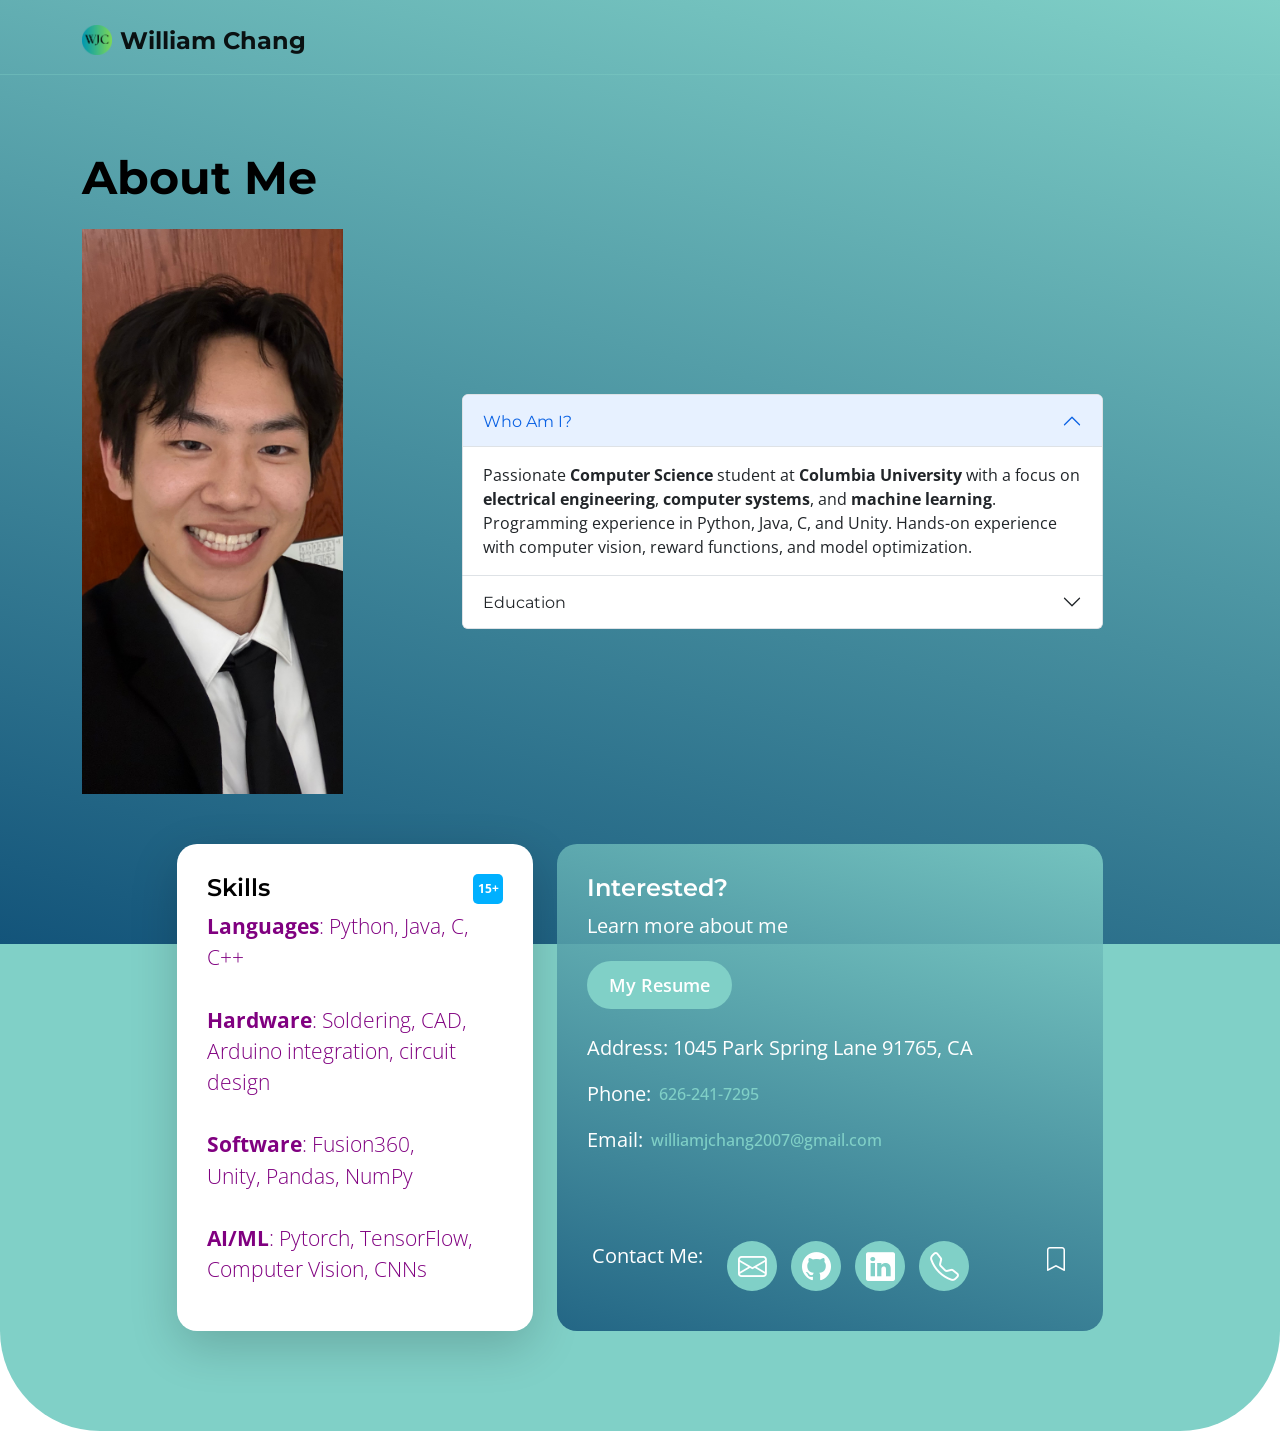
==== index.html @ 233fde4c "overhauled myst markdown site and revamped with html" ====
<!doctype html>
<html lang="en">
    <head>
        <meta charset="utf-8">
        <meta name="viewport" content="width=device-width, initial-scale=1">

        <meta name="description" content="Website detailing William's contacts and activities.">
        <meta name="author" content="William Chang">

        <title>William Chang's Personal Website</title>

        <!-- CSS FILES -->        
        <link rel="preconnect" href="https://fonts.googleapis.com">
        
        <link rel="preconnect" href="https://fonts.gstatic.com" crossorigin>

        <link href="https://fonts.googleapis.com/css2?family=Montserrat:wght@500;600;700&family=Open+Sans&display=swap" rel="stylesheet">
                        
        <link href="css/bootstrap.min.css" rel="stylesheet">

        <link href="css/bootstrap-icons.css" rel="stylesheet">

        <link href="css/templatemo-topic-listing.css" rel="stylesheet">      
<!--

TemplateMo 590 topic listing

https://templatemo.com/tm-590-topic-listing

-->
    </head>
        <link rel="icon" href="/fav.ico" type="image/x-icon">
    </head>

    <body id="top">

        <main>

            <nav class="navbar navbar-expand-lg">
                <div class="container">
                    <a class="navbar-brand" href="index.html">
                        <img src="logo.png" alt="logo" width="30px">
                        <span>William Chang</span>
                    </a>
                    <!--
                    <div class="d-lg-none ms-auto me-4">
                        <a href="#top" class="navbar-icon bi-person smoothscroll"></a>
                    </div>

                    <button class="navbar-toggler" type="button" data-bs-toggle="collapse" data-bs-target="#navbarNav" aria-controls="navbarNav" aria-expanded="false" aria-label="Toggle navigation">
                        <span class="navbar-toggler-icon"></span>
                    </button>
                -->
                    <div class="collapse navbar-collapse" id="navbarNav">
                        <!--
                        <ul class="navbar-nav ms-lg-5 me-lg-auto">
                            <li class="nav-item">
                                <a class="nav-link click-scroll" href="#section_1">About Me</a>
                            </li>

                            <li class="nav-item">
                                <a class="nav-link click-scroll" href="#section_2">Work Experience</a>
                            </li>
    
                            <li class="nav-item">
                                <a class="nav-link click-scroll" href="#section_3">Projects</a>
                            </li>

                            <li class="nav-item">
                                <a class="nav-link click-scroll" href="#section_4">Leadership</a>
                            </li>
    
                            <li class="nav-item">
                                <a class="nav-link click-scroll" href="#section_5">Extracurriculars</a>
                            </li>

                            <li class="nav-item dropdown">
                                <a class="nav-link dropdown-toggle" href="#" id="navbarLightDropdownMenuLink" role="button" data-bs-toggle="dropdown" aria-expanded="false">Pages</a>

                                <ul class="dropdown-menu dropdown-menu-light" aria-labelledby="navbarLightDropdownMenuLink">
                                    <li><a class="dropdown-item" href="topics-listing.html">Topics Listing</a></li>

                                    <li><a class="dropdown-item" href="contact.html">Contact Form</a></li>
                                </ul>
                            </li>
                        </ul>
                    
                        <div class="d-none d-lg-block">
                            <a href="#top" class="navbar-icon bi-chevron-up smoothscroll"></a>
                        </div>
                    -->
                    </div>
                </div>
            </nav>

            <section class="hero-section d-flex justify-content-center align-items-center" id="section_1">
                <div class="container">
                    <div class="row">

                        <div class="col-lg-6 col-12">
                            <h2 class="mb-4">About Me</h2>
                        </div>

                        <div class="clearfix"></div>

                        <div class="col-lg-3 col-3">
                            <img src="images/portrait.png" class="img-fluid" alt="Portrait" width="300px">
                        </div>

                        <div class="col-lg-7 col-7 m-auto">
                            <div class="accordion" id="accordionExample">
                                <div class="accordion-item">
                                    <h2 class="accordion-header" id="headingOne">
                                        <button class="accordion-button" type="button" data-bs-toggle="collapse" data-bs-target="#collapseOne" aria-expanded="true" aria-controls="collapseOne">
                                        Who Am I?
                                        </button>
                                    </h2>

                                    <div id="collapseOne" class="accordion-collapse collapse show" aria-labelledby="headingOne" data-bs-parent="#accordionExample">
                                        <div class="accordion-body">
                                            Passionate <Strong>Computer Science</Strong> student at <Strong>Columbia University</Strong> with a focus on <Strong>electrical engineering</Strong>, <Strong>computer systems</Strong>, and <Strong>machine learning</Strong>. Programming experience in Python, Java, C, and Unity. Hands-on experience with computer vision, reward functions, and model optimization.
                                        </div>
                                    </div>
                                </div>

                                <div class="accordion-item">
                                    <h2 class="accordion-header" id="headingTwo">
                                        <button class="accordion-button collapsed" type="button" data-bs-toggle="collapse" data-bs-target="#collapseTwo" aria-expanded="false" aria-controls="collapseTwo">
                                        Education
                                    </button>
                                    </h2>

                                    <div id="collapseTwo" class="accordion-collapse collapse" aria-labelledby="headingTwo" data-bs-parent="#accordionExample">
                                        <div class="accordion-body">
                                            <Strong>Columbia University — B.S. Computer Science</Strong>, Class of 2029 in New York, NY
                                    </div>
                                </div>
                            </div>
                        </div>

                    </div>
                </div>
            </section>


            <section class="featured-section">
                <div class="container">
                    <div class="row justify-content-center">

                        <div class="col-lg-4 col-12 mb-4 mb-lg-0">
                            <div class="custom-block bg-white shadow-lg">
                                    <div class="d-flex">
                                        <div>
                                            <h5 class="mb-2">Skills</h5>
                                            <p style="font-size: 1.3rem; color: purple; font-weight: 200;">
                                            <Strong>Languages</Strong>: Python, Java, C, C++<br><br>
                                            <Strong>Hardware</Strong>: Soldering, CAD, Arduino integration, circuit design<br><br>
                                            <Strong>Software</Strong>: Fusion360, Unity, Pandas, NumPy<br><br>
                                            <Strong>AI/ML</Strong>: Pytorch, TensorFlow, Computer Vision, CNNs
                                            </p>
                                        </div>

                                        <span class="badge bg-design rounded-pill ms-auto">15+</span>
                                    </div>
                            </div>
                        </div>

                        <div class="col-lg-6 col-12">
                            <div class="custom-block custom-block-overlay">
                                <div class="d-flex flex-column h-100">
                                    <!--<img src="images/businesswoman-using-tablet-analysis.jpg" class="custom-block-image img-fluid" alt="">-->

                                    <div class="custom-block-overlay-text d-flex">
                                        <div>
                                            <h5 class="text-white mb-lg-2 mb-2">Interested?</h5>

                                            <p class="text-white mb-1">Learn more about me</p>

                                            <a href="/resume.pdf" class="btn custom-btn mt-1 mt-lg-3" download="William_Chang_Resume.pdf">My Resume</a>

                                            <p class="text-white mt-3 mt-lg-4 mb-3">Address: 1045 Park Spring Lane 91765, CA</p>

                                            <p class="d-flex align-items-center mb-3">
                                                <span class="text-white me-2">Phone:</span>

                                                <a href="tel: +1626-241-7295" class="site-footer-link">
                                                    626-241-7295
                                                </a>
                                            </p>
                                            <p class="d-flex align-items-center mb-0">
                                                <span class="text-white me-2">Email:</span>

                                                <a href="mailto:williamjchang2007@gmail.com" class="site-footer-link">
                                                    williamjchang2007@gmail.com
                                                </a>
                                            </p>

                                        </div>
                                    </div>

                                    <div class="social-share d-flex mt-0">
                                        <p class="text-white me-4">Contact Me:</p>

                                        <ul class="social-icon">
                                            <li class="social-icon-item">
                                                <a href="mailto:williamjchang2007@gmail.com" class="social-icon-link bi-envelope"></a>
                                            </li>

                                            <li class="social-icon-item">
                                                <a href="https://github.com/Windyvern73" class="social-icon-link bi-github"></a>
                                            </li>

                                            <li class="social-icon-item">
                                                <a href="https://linkedin.com/in/william-chang-0a70302bb" class="social-icon-link bi-linkedin"></a>
                                            </li>
                                            <li class="social-icon-item">
                                                <a href="tel:+16262417295" class="social-icon-link bi-telephone"></a>
                                            </li>
                                        </ul>
                                        <a href="" class="custom-icon bi-bookmark ms-auto"></a>
                                    </div>

                                    <div class="section-overlay"></div>
                                </div>
                            </div>
                        </div>

                    </div>
                </div>
            </section>

<!--
            <section class="explore-section section-padding" id="section_2">
                <div class="container">
                    <div class="row">

                        <div class="col-12 text-center">
                            <h2 class="mb-4">Browse Topics</h1>
                        </div>

                    </div>
                </div>

                <div class="container-fluid">
                    <div class="row">
                        <ul class="nav nav-tabs" id="myTab" role="tablist">
                            <li class="nav-item" role="presentation">
                                <button class="nav-link active" id="design-tab" data-bs-toggle="tab" data-bs-target="#design-tab-pane" type="button" role="tab" aria-controls="design-tab-pane" aria-selected="true">Design</button>
                            </li>

                            <li class="nav-item" role="presentation">
                                <button class="nav-link" id="marketing-tab" data-bs-toggle="tab" data-bs-target="#marketing-tab-pane" type="button" role="tab" aria-controls="marketing-tab-pane" aria-selected="false">Marketing</button>
                            </li>

                            <li class="nav-item" role="presentation">
                                <button class="nav-link" id="finance-tab" data-bs-toggle="tab" data-bs-target="#finance-tab-pane" type="button" role="tab" aria-controls="finance-tab-pane" aria-selected="false">Finance</button>
                            </li>

                            <li class="nav-item" role="presentation">
                                <button class="nav-link" id="music-tab" data-bs-toggle="tab" data-bs-target="#music-tab-pane" type="button" role="tab" aria-controls="music-tab-pane" aria-selected="false">Music</button>
                            </li>

                            <li class="nav-item" role="presentation">
                                <button class="nav-link" id="education-tab" data-bs-toggle="tab" data-bs-target="#education-tab-pane" type="button" role="tab" aria-controls="education-tab-pane" aria-selected="false">Education</button>
                            </li>
                        </ul>
                    </div>
                </div>

                <div class="container">
                    <div class="row">

                        <div class="col-12">
                            <div class="tab-content" id="myTabContent">
                                <div class="tab-pane fade show active" id="design-tab-pane" role="tabpanel" aria-labelledby="design-tab" tabindex="0">
                                    <div class="row">
                                        <div class="col-lg-4 col-md-6 col-12 mb-4 mb-lg-0">
                                            <div class="custom-block bg-white shadow-lg">
                                                <a href="topics-detail.html">
                                                    <div class="d-flex">
                                                        <div>
                                                            <h5 class="mb-2">Web Design</h5>

                                                            <p class="mb-0">Topic Listing Template based on Bootstrap 5</p>
                                                        </div>

                                                        <span class="badge bg-design rounded-pill ms-auto">14</span>
                                                    </div>

                                                    <img src="images/topics/undraw_Remote_design_team_re_urdx.png" class="custom-block-image img-fluid" alt="">
                                                </a>
                                            </div>
                                        </div>

                                        <div class="col-lg-4 col-md-6 col-12 mb-4 mb-lg-0">
                                            <div class="custom-block bg-white shadow-lg">
                                                <a href="topics-detail.html">
                                                    <div class="d-flex">
                                                        <div>
                                                            <h5 class="mb-2">Graphic</h5>

                                                                <p class="mb-0">Lorem Ipsum dolor sit amet consectetur</p>
                                                        </div>

                                                        <span class="badge bg-design rounded-pill ms-auto">75</span>
                                                    </div>

                                                    <img src="images/topics/undraw_Redesign_feedback_re_jvm0.png" class="custom-block-image img-fluid" alt="">
                                                </a>
                                            </div>
                                        </div>

                                        <div class="col-lg-4 col-md-6 col-12">
                                            <div class="custom-block bg-white shadow-lg">
                                                <a href="topics-detail.html">
                                                    <div class="d-flex">
                                                        <div>
                                                            <h5 class="mb-2">Logo Design</h5>

                                                                <p class="mb-0">Lorem Ipsum dolor sit amet consectetur</p>
                                                        </div>

                                                        <span class="badge bg-design rounded-pill ms-auto">100</span>
                                                    </div>

                                                    <img src="images/topics/colleagues-working-cozy-office-medium-shot.png" class="custom-block-image img-fluid" alt="">
                                                </a>
                                            </div>
                                        </div>
                                    </div>
                                </div>

                                <div class="tab-pane fade" id="marketing-tab-pane" role="tabpanel" aria-labelledby="marketing-tab" tabindex="0">
                                    <div class="row">
                                        <div class="col-lg-4 col-md-6 col-12 mb-4 mb-lg-3">
                                                <div class="custom-block bg-white shadow-lg">
                                                    <a href="topics-detail.html">
                                                        <div class="d-flex">
                                                            <div>
                                                                <h5 class="mb-2">Advertising</h5>

                                                                <p class="mb-0">Lorem Ipsum dolor sit amet consectetur</p>
                                                            </div>

                                                            <span class="badge bg-advertising rounded-pill ms-auto">30</span>
                                                        </div>

                                                        <img src="images/topics/undraw_online_ad_re_ol62.png" class="custom-block-image img-fluid" alt="">
                                                    </a>
                                                </div>
                                            </div>

                                            <div class="col-lg-4 col-md-6 col-12 mb-4 mb-lg-3">
                                                <div class="custom-block bg-white shadow-lg">
                                                    <a href="topics-detail.html">
                                                        <div class="d-flex">
                                                            <div>
                                                                <h5 class="mb-2">Video Content</h5>

                                                                <p class="mb-0">Lorem Ipsum dolor sit amet consectetur</p>
                                                            </div>

                                                            <span class="badge bg-advertising rounded-pill ms-auto">65</span>
                                                        </div>

                                                        <img src="images/topics/undraw_Group_video_re_btu7.png" class="custom-block-image img-fluid" alt="">
                                                    </a>
                                                </div>
                                            </div>

                                            <div class="col-lg-4 col-md-6 col-12">
                                                <div class="custom-block bg-white shadow-lg">
                                                    <a href="topics-detail.html">
                                                        <div class="d-flex">
                                                            <div>
                                                                <h5 class="mb-2">Viral Tweet</h5>

                                                                <p class="mb-0">Lorem Ipsum dolor sit amet consectetur</p>
                                                            </div>

                                                            <span class="badge bg-advertising rounded-pill ms-auto">50</span>
                                                        </div>

                                                        <img src="images/topics/undraw_viral_tweet_gndb.png" class="custom-block-image img-fluid" alt="">
                                                    </a>
                                                </div>
                                            </div>
                                        </div>
                                  </div>

                                <div class="tab-pane fade" id="finance-tab-pane" role="tabpanel" aria-labelledby="finance-tab" tabindex="0">   <div class="row">
                                        <div class="col-lg-6 col-md-6 col-12 mb-4 mb-lg-0">
                                            <div class="custom-block bg-white shadow-lg">
                                                <a href="topics-detail.html">
                                                    <div class="d-flex">
                                                        <div>
                                                            <h5 class="mb-2">Investment</h5>

                                                            <p class="mb-0">Lorem Ipsum dolor sit amet consectetur</p>
                                                        </div>

                                                        <span class="badge bg-finance rounded-pill ms-auto">30</span>
                                                    </div>

                                                    <img src="images/topics/undraw_Finance_re_gnv2.png" class="custom-block-image img-fluid" alt="">
                                                </a>
                                            </div>
                                        </div>

                                        <div class="col-lg-6 col-md-6 col-12">
                                            <div class="custom-block custom-block-overlay">
                                                <div class="d-flex flex-column h-100">
                                                    <img src="images/businesswoman-using-tablet-analysis-graph-company-finance-strategy-statistics-success-concept-planning-future-office-room.jpg" class="custom-block-image img-fluid" alt="">

                                                    <div class="custom-block-overlay-text d-flex">
                                                        <div>
                                                            <h5 class="text-white mb-2">Finance</h5>

                                                            <p class="text-white">Lorem ipsum dolor, sit amet consectetur adipisicing elit. Sint animi necessitatibus aperiam repudiandae nam omnis</p>

                                                            <a href="topics-detail.html" class="btn custom-btn mt-2 mt-lg-3">Learn More</a>
                                                        </div>

                                                        <span class="badge bg-finance rounded-pill ms-auto">25</span>
                                                    </div>

                                                    <div class="social-share d-flex">
                                                        <p class="text-white me-4">Share:</p>

                                                        <ul class="social-icon">
                                                            <li class="social-icon-item">
                                                                <a href="#" class="social-icon-link bi-twitter"></a>
                                                            </li>

                                                            <li class="social-icon-item">
                                                                <a href="#" class="social-icon-link bi-facebook"></a>
                                                            </li>

                                                            <li class="social-icon-item">
                                                                <a href="#" class="social-icon-link bi-pinterest"></a>
                                                            </li>
                                                        </ul>

                                                        <a href="#" class="custom-icon bi-bookmark ms-auto"></a>
                                                    </div>

                                                    <div class="section-overlay"></div>
                                                </div>
                                            </div>
                                        </div>
                                    </div>
                                </div>

                                <div class="tab-pane fade" id="music-tab-pane" role="tabpanel" aria-labelledby="music-tab" tabindex="0">
                                    <div class="row">
                                        <div class="col-lg-4 col-md-6 col-12 mb-4 mb-lg-3">
                                            <div class="custom-block bg-white shadow-lg">
                                                <a href="topics-detail.html">
                                                    <div class="d-flex">
                                                        <div>
                                                            <h5 class="mb-2">Composing Song</h5>

                                                            <p class="mb-0">Lorem Ipsum dolor sit amet consectetur</p>
                                                        </div>

                                                        <span class="badge bg-music rounded-pill ms-auto">45</span>
                                                    </div>

                                                    <img src="images/topics/undraw_Compose_music_re_wpiw.png" class="custom-block-image img-fluid" alt="">
                                                </a>
                                            </div>
                                        </div>

                                        <div class="col-lg-4 col-md-6 col-12 mb-4 mb-lg-3">
                                            <div class="custom-block bg-white shadow-lg">
                                                <a href="topics-detail.html">
                                                    <div class="d-flex">
                                                        <div>
                                                            <h5 class="mb-2">Online Music</h5>

                                                            <p class="mb-0">Lorem Ipsum dolor sit amet consectetur</p>
                                                        </div>

                                                        <span class="badge bg-music rounded-pill ms-auto">45</span>
                                                    </div>

                                                    <img src="images/topics/undraw_happy_music_g6wc.png" class="custom-block-image img-fluid" alt="">
                                                </a>
                                            </div>
                                        </div>

                                        <div class="col-lg-4 col-md-6 col-12">
                                            <div class="custom-block bg-white shadow-lg">
                                                <a href="topics-detail.html">
                                                    <div class="d-flex">
                                                        <div>
                                                            <h5 class="mb-2">Podcast</h5>

                                                            <p class="mb-0">Lorem Ipsum dolor sit amet consectetur</p>
                                                        </div>

                                                        <span class="badge bg-music rounded-pill ms-auto">20</span>
                                                    </div>

                                                    <img src="images/topics/undraw_Podcast_audience_re_4i5q.png" class="custom-block-image img-fluid" alt="">
                                                </a>
                                            </div>
                                        </div>
                                    </div>
                                </div>

                                <div class="tab-pane fade" id="education-tab-pane" role="tabpanel" aria-labelledby="education-tab" tabindex="0">
                                    <div class="row">
                                        <div class="col-lg-6 col-md-6 col-12 mb-4 mb-lg-3">
                                            <div class="custom-block bg-white shadow-lg">
                                                <a href="topics-detail.html">
                                                    <div class="d-flex">
                                                        <div>
                                                            <h5 class="mb-2">Graduation</h5>

                                                            <p class="mb-0">Lorem Ipsum dolor sit amet consectetur</p>
                                                        </div>

                                                        <span class="badge bg-education rounded-pill ms-auto">80</span>
                                                    </div>

                                                    <img src="images/topics/undraw_Graduation_re_gthn.png" class="custom-block-image img-fluid" alt="">
                                                </a>
                                            </div>
                                        </div>

                                        <div class="col-lg-6 col-md-6 col-12">
                                            <div class="custom-block bg-white shadow-lg">
                                                <a href="topics-detail.html">
                                                    <div class="d-flex">
                                                        <div>
                                                            <h5 class="mb-2">Educator</h5>

                                                            <p class="mb-0">Lorem Ipsum dolor sit amet consectetur</p>
                                                        </div>

                                                        <span class="badge bg-education rounded-pill ms-auto">75</span>
                                                    </div>

                                                    <img src="images/topics/undraw_Educator_re_ju47.png" class="custom-block-image img-fluid" alt="">
                                                </a>
                                            </div>
                                        </div>
                                    </div>
                                </div>
                            </div>

                    </div>
                </div>
            </section>


            <section class="timeline-section section-padding" id="section_3">
                <div class="section-overlay"></div>

                <div class="container">
                    <div class="row">

                        <div class="col-12 text-center">
                            <h2 class="text-white mb-4">How does it work?</h1>
                        </div>

                        <div class="col-lg-10 col-12 mx-auto">
                            <div class="timeline-container">
                                <ul class="vertical-scrollable-timeline" id="vertical-scrollable-timeline">
                                    <div class="list-progress">
                                        <div class="inner"></div>
                                    </div>

                                    <li>
                                        <h4 class="text-white mb-3">Search your favourite topic</h4>

                                        <p class="text-white">Lorem ipsum dolor sit amet consectetur adipisicing elit. Reiciendis, cumque magnam? Sequi, cupiditate quibusdam alias illum sed esse ad dignissimos libero sunt, quisquam numquam aliquam? Voluptas, accusamus omnis?</p>

                                        <div class="icon-holder">
                                          <i class="bi-search"></i>
                                        </div>
                                    </li>
                                    
                                    <li>
                                        <h4 class="text-white mb-3">Bookmark &amp; Keep it for yourself</h4>

                                        <p class="text-white">Lorem ipsum dolor, sit amet consectetur adipisicing elit. Sint animi necessitatibus aperiam repudiandae nam omnis est vel quo, nihil repellat quia velit error modi earum similique odit labore. Doloremque, repudiandae?</p>

                                        <div class="icon-holder">
                                          <i class="bi-bookmark"></i>
                                        </div>
                                    </li>

                                    <li>
                                        <h4 class="text-white mb-3">Read &amp; Enjoy</h4>

                                        <p class="text-white">Lorem, ipsum dolor sit amet consectetur adipisicing elit. Animi vero quisquam, rem assumenda similique voluptas distinctio, iste est hic eveniet debitis ut ducimus beatae id? Quam culpa deleniti officiis autem?</p>

                                        <div class="icon-holder">
                                          <i class="bi-book"></i>
                                        </div>
                                    </li>
                                </ul>
                            </div>
                        </div>

                        <div class="col-12 text-center mt-5">
                            <p class="text-white">
                                Want to learn more?
                                <a href="#" class="btn custom-btn custom-border-btn ms-3">Check out Youtube</a>
                            </p>
                        </div>
                    </div>
                </div>
            </section>


            <section class="faq-section section-padding" id="section_4">
                <div class="container">
                    <div class="row">

                        <div class="col-lg-6 col-12">
                            <h2 class="mb-4">Frequently Asked Questions</h2>
                        </div>

                        <div class="clearfix"></div>

                        <div class="col-lg-5 col-12">
                            <img src="images/faq_graphic.jpg" class="img-fluid" alt="FAQs">
                        </div>

                        <div class="col-lg-6 col-12 m-auto">
                            <div class="accordion" id="accordionExample">
                                <div class="accordion-item">
                                    <h2 class="accordion-header" id="headingOne">
                                        <button class="accordion-button" type="button" data-bs-toggle="collapse" data-bs-target="#collapseOne" aria-expanded="true" aria-controls="collapseOne">
                                        What is Topic Listing?
                                        </button>
                                    </h2>

                                    <div id="collapseOne" class="accordion-collapse collapse show" aria-labelledby="headingOne" data-bs-parent="#accordionExample">
                                        <div class="accordion-body">
                                            Topic Listing is free Bootstrap 5 CSS template. <strong>You are not allowed to redistribute this template</strong> on any other template collection website without our permission. Please contact TemplateMo for more detail. Thank you.
                                        </div>
                                    </div>
                                </div>

                                <div class="accordion-item">
                                    <h2 class="accordion-header" id="headingTwo">
                                        <button class="accordion-button collapsed" type="button" data-bs-toggle="collapse" data-bs-target="#collapseTwo" aria-expanded="false" aria-controls="collapseTwo">
                                        How to find a topic?
                                    </button>
                                    </h2>

                                    <div id="collapseTwo" class="accordion-collapse collapse" aria-labelledby="headingTwo" data-bs-parent="#accordionExample">
                                        <div class="accordion-body">
                                            You can search on Google with <strong>keywords</strong> such as templatemo portfolio, templatemo one-page layouts, photography, digital marketing, etc.
                                        </div>
                                    </div>
                                </div>

                                <div class="accordion-item">
                                    <h2 class="accordion-header" id="headingThree">
                                        <button class="accordion-button collapsed" type="button" data-bs-toggle="collapse" data-bs-target="#collapseThree" aria-expanded="false" aria-controls="collapseThree">
                                        Does it need to paid?
                                    </button>
                                    </h2>

                                    <div id="collapseThree" class="accordion-collapse collapse" aria-labelledby="headingThree" data-bs-parent="#accordionExample">
                                        <div class="accordion-body">
                                            You can modify any of this with custom CSS or overriding our default variables. It's also worth noting that just about any HTML can go within the <code>.accordion-body</code>, though the transition does limit overflow.
                                        </div>
                                    </div>
                                </div>
                            </div>
                        </div>

                    </div>
                </div>
            </section>


            <section class="contact-section section-padding section-bg" id="section_5">
                <div class="container">
                    <div class="row">

                        <div class="col-lg-12 col-12 text-center">
                            <h2 class="mb-5">Get in touch</h2>
                        </div>

                        <div class="col-lg-5 col-12 mb-4 mb-lg-0">
                            <iframe class="google-map" src="https://www.google.com/maps/embed?pb=!1m18!1m12!1m3!1d2595.065641062665!2d-122.4230416990949!3d37.80335401520422!2m3!1f0!2f0!3f0!3m2!1i1024!2i768!4f13.1!3m3!1m2!1s0x80858127459fabad%3A0x808ba520e5e9edb7!2sFrancisco%20Park!5e1!3m2!1sen!2sth!4v1684340239744!5m2!1sen!2sth" width="100%" height="250" style="border:0;" allowfullscreen="" loading="lazy" referrerpolicy="no-referrer-when-downgrade"></iframe>
                        </div>

                        <div class="col-lg-3 col-md-6 col-12 mb-3 mb-lg- mb-md-0 ms-auto">
                            <h4 class="mb-3">Head office</h4>

                            <p>Bay St &amp;, Larkin St, San Francisco, CA 94109, United States</p>

                            <hr>

                            <p class="d-flex align-items-center mb-1">
                                <span class="me-2">Phone</span>

                                <a href="tel: 305-240-9671" class="site-footer-link">
                                    305-240-9671
                                </a>
                            </p>

                            <p class="d-flex align-items-center">
                                <span class="me-2">Email</span>

                                <a href="mailto:info@company.com" class="site-footer-link">
                                    info@company.com
                                </a>
                            </p>
                        </div>

                        <div class="col-lg-3 col-md-6 col-12 mx-auto">
                            <h4 class="mb-3">Dubai office</h4>

                            <p>Burj Park, Downtown Dubai, United Arab Emirates</p>

                            <hr>

                            <p class="d-flex align-items-center mb-1">
                                <span class="me-2">Phone</span>

                                <a href="tel: 110-220-3400" class="site-footer-link">
                                    110-220-3400
                                </a>
                            </p>

                            <p class="d-flex align-items-center">
                                <span class="me-2">Email</span>

                                <a href="mailto:info@company.com" class="site-footer-link">
                                    info@company.com
                                </a>
                            </p>
                        </div>

                    </div>
                </div>
            </section>
        -->
        </main>


        <!-- JAVASCRIPT FILES -->
        <script src="js/jquery.min.js"></script>
        <script src="js/bootstrap.bundle.min.js"></script>
        <script src="js/jquery.sticky.js"></script>
        <script src="js/click-scroll.js"></script>
        <script src="js/custom.js"></script>

    </body>
</html>
---- css/templatemo-topic-listing.css ----
/*

TemplateMo 590 topic listing

https://templatemo.com/tm-590-topic-listing

*/

/*---------------------------------------
  CUSTOM PROPERTIES ( VARIABLES )             
-----------------------------------------*/
:root {
  --white-color:                  #ffffff;
  --primary-color:                #13547a;
  --secondary-color:              #80d0c7;
  --section-bg-color:             #f0f8ff;
  --custom-btn-bg-color:          #80d0c7;
  --custom-btn-bg-hover-color:    #13547a;
  --dark-color:                   #000000;
  --p-color:                      #717275;
  --border-color:                 #7fffd4;
  --link-hover-color:             #13547a;

  --body-font-family:             'Open Sans', sans-serif;
  --title-font-family:            'Montserrat', sans-serif;

  --h1-font-size:                 58px;
  --h2-font-size:                 46px;
  --h3-font-size:                 32px;
  --h4-font-size:                 28px;
  --h5-font-size:                 24px;
  --h6-font-size:                 22px;
  --p-font-size:                  20px;
  --menu-font-size:               14px;
  --btn-font-size:                18px;
  --copyright-font-size:          16px;

  --border-radius-large:          100px;
  --border-radius-medium:         20px;
  --border-radius-small:          10px;

  --font-weight-normal:           400;
  --font-weight-medium:           500;
  --font-weight-semibold:         600;
  --font-weight-bold:             700;
}

body {
  background-color: var(--white-color);
  font-family: var(--body-font-family); 
}


/*---------------------------------------
  TYPOGRAPHY               
-----------------------------------------*/

h2,
h3,
h4,
h5,
h6 {
  color: var(--dark-color);
}

h1,
h2,
h3,
h4,
h5,
h6 {
  font-family: var(--title-font-family); 
  font-weight: var(--font-weight-semibold);
}

h1 {
  font-size: var(--h1-font-size);
  font-weight: var(--font-weight-bold);
}

h2 {
  font-size: var(--h2-font-size);
  font-weight: var(--font-weight-bold);
}

h3 {
  font-size: var(--h3-font-size);
}

h4 {
  font-size: var(--h4-font-size);
}

h5 {
  font-size: var(--h5-font-size);
}

h6 {
  color: var(--primary-color);
  font-size: var(--h6-font-size);
}

p {
  color: var(--p-color);
  font-size: var(--p-font-size);
  font-weight: var(--font-weight-normal);
}

ul li {
  color: var(--p-color);
  font-size: var(--p-font-size);
  font-weight: var(--font-weight-normal);
}

a, 
button {
  touch-action: manipulation;
  transition: all 0.3s;
}

a {
  display: inline-block;
  color: var(--primary-color);
  text-decoration: none;
}

a:hover {
  color: var(--link-hover-color);
}

b,
strong {
  font-weight: var(--font-weight-bold);
}


/*---------------------------------------
  SECTION               
-----------------------------------------*/
.section-padding {
  padding-top: 100px;
  padding-bottom: 100px;
}

.section-bg {
  background-color: var(--section-bg-color);
}

.section-overlay {
  background-image: linear-gradient(15deg, #13547a 0%, #80d0c7 100%);
  position: absolute;
  top: 0;
  left: 0;
  pointer-events: none;
  width: 100%;
  height: 100%;
  opacity: 0.85;
}

.section-overlay + .container {
  position: relative;
}

.tab-content {
  background-color: var(--white-color);
  border-radius: var(--border-radius-medium);
}

.nav-tabs {
  border-bottom: 1px solid #ecf3f2;
  margin-bottom: 40px;
  justify-content: center;
}

.nav-tabs .nav-link {
  border-radius: 0;
  border-top: 0;
  border-right: 0;
  border-left: 0;
  color: var(--p-color);
  font-family: var(--title-font-family);
  font-size: var(--btn-font-size);
  font-weight: var(--font-weight-medium);
  padding: 15px 25px;
  transition: all 0.3s;
}

.nav-tabs .nav-link:first-child {
  margin-right: 20px;
}

.nav-tabs .nav-item.show .nav-link, 
.nav-tabs .nav-link.active,
.nav-tabs .nav-link:focus, 
.nav-tabs .nav-link:hover {
  border-bottom-color: var(--primary-color);
  color: var(--primary-color);
}


/*---------------------------------------
  CUSTOM ICON COLOR               
-----------------------------------------*/
.custom-icon {
  color: var(--secondary-color);
}


/*---------------------------------------
  CUSTOM BUTTON               
-----------------------------------------*/
.custom-btn {
  background: var(--custom-btn-bg-color);
  border: 2px solid transparent;
  border-radius: var(--border-radius-large);
  color: var(--white-color);
  font-size: var(--btn-font-size);
  font-weight: var(--font-weight-semibold);
  line-height: normal;
  transition: all 0.3s;
  padding: 10px 20px;
}

.custom-btn:hover {
  background: var(--custom-btn-bg-hover-color);
  color: var(--white-color);
}

.custom-border-btn {
  background: transparent;
  border: 2px solid var(--custom-btn-bg-color);
  color: var(--custom-btn-bg-color);
}

.custom-border-btn:hover {
  background: var(--custom-btn-bg-color);
  border-color: transparent;
  color: var(--white-color);
}

.custom-btn-bg-white {
  border-color: var(--white-color);
  color: var(--white-color);
}


/*---------------------------------------
  SITE HEADER              
-----------------------------------------*/
.site-header {
  background-image: linear-gradient(15deg, #13547a 0%, #80d0c7 100%);
  padding-top: 150px;
  padding-bottom: 80px;
}

.site-header .container {
  height: 100%;
}

.breadcrumb-item+.breadcrumb-item::before,
.breadcrumb-item a:hover,
.breadcrumb-item.active {
  color: var(--white-color);
}

.site-header .custom-icon {
  color: var(--white-color);
  font-size: var(--h4-font-size);
}

.site-header .custom-icon:hover {
  color: var(--secondary-color);
}


/*---------------------------------------
  NAVIGATION              
-----------------------------------------*/
.sticky-wrapper {
  position: absolute;
  top: 0;
  right: 0;
  left: 0;
}

.sticky-wrapper.is-sticky .navbar {
  background-color: var(--secondary-color);
}

.navbar {
  background: transparent;
  border-bottom: 1px solid rgba(128, 208, 199, 0.35);
  z-index: 9;
}

.navbar-brand,
.navbar-brand:hover {
  font-size: var(--h3-font-size);
  font-weight: var(--font-weight-bold);
  display: block;
}

.navbar-brand span {
  font-family: var(--title-font-family);
  font-size: 1.5rem;
}

.navbar-expand-lg .navbar-nav .nav-link {
  border-radius: var(--border-radius-large);
  margin: 10px;
  padding: 10px;
}

.navbar-nav .nav-link {
  display: inline-block;
  color: var(--white-color);
  font-family: var(--title-font-family); 
  font-size: var(--menu-font-size);
  font-weight: var(--font-weight-medium);
  text-transform: uppercase;
  letter-spacing: 0.5px;
  position: relative;
  padding-top: 15px;
  padding-bottom: 15px;
}

.navbar-nav .nav-link.active, 
.navbar-nav .nav-link:hover {
  color: var(--primary-color);
}

.navbar .dropdown-menu {
  background: var(--white-color);
  box-shadow: 0 1rem 3rem rgba(0,0,0,.175);
  border: 0;
  display: inherit;
  opacity: 0;
  min-width: 9rem;
  margin-top: 20px;
  padding: 13px 0 10px 0;
  transition: all 0.3s;
  pointer-events: none;
}

.navbar .dropdown-menu::before {
  content: "";
  width: 0;
  height: 0;
  border-left: 20px solid transparent;
  border-right: 20px solid transparent;
  border-bottom: 15px solid var(--white-color);
  position: absolute;
  top: -10px;
  left: 10px;
}

.navbar .dropdown-item {
  display: inline-block;
  color: var(--p-bg-color);
  font-family: var(--title-font-family); 
  font-size: var(--menu-font-size);
  font-weight: var(--font-weight-medium);
  text-transform: uppercase;
  letter-spacing: 0.5px;
  position: relative;
}

.navbar .dropdown-item.active, 
.navbar .dropdown-item:active,
.navbar .dropdown-item:focus, 
.navbar .dropdown-item:hover {
  background: transparent;
  color: var(--primary-color);
}

.navbar .dropdown-toggle::after {
  content: "\f282";
  display: inline-block;
  font-family: bootstrap-icons !important;
  font-size: var(--copyright-font-size);
  font-style: normal;
  font-weight: normal !important;
  font-variant: normal;
  text-transform: none;
  line-height: 1;
  vertical-align: -.125em;
  -webkit-font-smoothing: antialiased;
  -moz-osx-font-smoothing: grayscale;
  position: relative;
  left: 2px;
  border: 0;
}

@media screen and (min-width: 992px) {
  .navbar .dropdown:hover .dropdown-menu {
    opacity: 1;
    margin-top: 0;
    pointer-events: auto;
  }
}

.navbar-icon {
  background: var(--white-color);
  border-radius: var(--border-radius-large);
  display: inline-block;
  font-size: var(--h5-font-size);
  width: 40px;
  height: 40px;
  line-height: 40px;
  text-align: center;
  transition: all 0.3s ease;
}

.navbar-icon:hover {
  background: var(--primary-color);
  color: var(--white-color);
}

.navbar-toggler {
  border: 0;
  padding: 0;
  cursor: pointer;
  margin: 0;
  width: 30px;
  height: 35px;
  outline: none;
}

.navbar-toggler:focus {
  outline: none;
  box-shadow: none;
}

.navbar-toggler[aria-expanded="true"] .navbar-toggler-icon {
  background: transparent;
}

.navbar-toggler[aria-expanded="true"] .navbar-toggler-icon:before,
.navbar-toggler[aria-expanded="true"] .navbar-toggler-icon:after {
  transition: top 300ms 50ms ease, -webkit-transform 300ms 350ms ease;
  transition: top 300ms 50ms ease, transform 300ms 350ms ease;
  transition: top 300ms 50ms ease, transform 300ms 350ms ease, -webkit-transform 300ms 350ms ease;
  top: 0;
}

.navbar-toggler[aria-expanded="true"] .navbar-toggler-icon:before {
  transform: rotate(45deg);
}

.navbar-toggler[aria-expanded="true"] .navbar-toggler-icon:after {
  transform: rotate(-45deg);
}

.navbar-toggler .navbar-toggler-icon {
  background: var(--white-color);
  transition: background 10ms 300ms ease;
  display: block;
  width: 30px;
  height: 2px;
  position: relative;
}

.navbar-toggler .navbar-toggler-icon:before,
.navbar-toggler .navbar-toggler-icon:after {
  transition: top 300ms 350ms ease, -webkit-transform 300ms 50ms ease;
  transition: top 300ms 350ms ease, transform 300ms 50ms ease;
  transition: top 300ms 350ms ease, transform 300ms 50ms ease, -webkit-transform 300ms 50ms ease;
  position: absolute;
  right: 0;
  left: 0;
  background: var(--white-color);
  width: 30px;
  height: 2px;
  content: '';
}

.navbar-toggler .navbar-toggler-icon::before {
  top: -8px;
}

.navbar-toggler .navbar-toggler-icon::after {
  top: 8px;
}


/*---------------------------------------
  HERO        
-----------------------------------------*/
.hero-section {
  background-image: linear-gradient(15deg, #13547a 0%, #80d0c7 100%);
  position: relative;
  overflow: hidden;
  padding-top: 150px;
  padding-bottom: 150px;
}

.hero-section .input-group {
  background-color: var(--white-color);
  border-radius: var(--border-radius-large);
  padding: 10px 15px;
}

.hero-section .input-group-text {
  background-color: transparent;
  border: 0;
}

.hero-section input[type="search"] {
  border: 0;
  box-shadow: none;
  margin-bottom: 0;
  padding-left: 0;
}

.hero-section button[type="submit"] {
  background-color: var(--primary-color);
  border: 0;
  border-radius: var(--border-radius-large) !important;
  color: var(--white-color);
  max-width: 150px;
}


/*---------------------------------------
  TOPICS              
-----------------------------------------*/
.featured-section {
  background-color: var(--secondary-color);
  border-radius: 0 0 100px 100px;
  padding-bottom: 100px;
}

.featured-section .row {
  position: relative;
  bottom: 100px;
  margin-bottom: -100px;
}

.custom-block {
  border-radius: var(--border-radius-medium);
  position: relative;
  overflow: hidden;
  padding: 30px;
  transition: all 0.3s ease;
  height: 100%;
}

.custom-block:hover {
  background-color: var(--secondary-color);
  transform: translateY(-3px);
}

.custom-block > a {
  width: 100%;
}

.custom-block-image {
  display: block;
  width: 100%;
  height: 200px;
  object-fit: cover;
  margin-top: 35px;
}

.custom-block .rounded-pill {
  border-radius: 5px !important;
  display: flex;
  justify-content: center;
  text-align: center;
  width: 30px;
  height: 30px;
  line-height: 20px;
}

.custom-block-overlay {
  height: 100%;
  min-height: 400px;
  padding: 0;
}

.custom-block-overlay > a {
  height: 100%;
}

.custom-block-overlay .custom-block-image {
  border-radius: var(--border-radius-medium);
  display: block;
  height: 100%;
  margin-top: 0;
}

.custom-block-overlay-text {
  position: absolute;
  z-index: 2;
  top: 0;
  right: 0;
  left: 0;
  padding: 30px;
}

.social-share {
  position: absolute;
  bottom: 0;
  right: 0;
  left: 0;
  z-index: 2;
  padding: 40px 35px;
}

.social-share .bi-bookmark {
  color: var(--white-color);
  font-size: var(--h5-font-size);
}

.social-share .bi-bookmark:hover {
  color: var(--secondary-color);
}

.bg-design {
  background-color: #00B0FF;
}

.bg-graphic {
  background-color: #00BFA6;
}

.bg-advertising {
  background-color: #F50057;
}

.bg-finance {
  background-color: #536DFE;
}

.bg-music {
  background-color: #F9A826;
}

.bg-education {
  background-color: #00BFA6;
}


/*---------------------------------------
  TOPICS               
-----------------------------------------*/
.topics-detail-block {
  border-radius: var(--border-radius-medium);
  position: relative;
  overflow: hidden;
}

.topics-detail-block-image {
  display: block;
  border-radius: var(--border-radius-medium);
}

blockquote {
  background-color: var(--section-bg-color);
  border-radius: var(--border-radius-small);
  font-family: var(--title-font-family);
  font-size: var(--h4-font-size);
  font-weight: var(--font-weight-bold);
  display: inline-block;
  text-align: center;
  margin: 30px;
  padding: 40px;
}

.topics-listing-page .site-header {
  padding-bottom: 65px;
}

.custom-block-topics-listing-info {
  margin: 30px 20px 20px 30px;
}

.custom-block-topics-listing {
  height: inherit;
}

.custom-block-topics-listing .custom-block-image {
  width: 200px;
}


/*---------------------------------------
  PAGINATION              
-----------------------------------------*/
.pagination {
  margin-top: 40px;
}

.page-link {
  border: 0;
  border-radius: var(--border-radius-small);
  color: var(--p-color);
  font-family: var(--title-font-family);
  margin: 0 5px;
  padding: 10px 20px;
}

.page-link:hover,
.page-item:first-child .page-link:hover,
.page-item:last-child .page-link:hover {
  background-color: var(--secondary-color);
  color: var(--white-color);
}

.page-item:first-child .page-link {
  margin-right: 10px;
}

.page-item:first-child .page-link,
.page-item:last-child .page-link {
  background-color: var(--section-bg-color);
  border-radius: var(--border-radius-small);
}

.active>.page-link, .page-link.active {
  background-color: var(--secondary-color);
  border-color: var(--secondary-color);
}


/*---------------------------------------
  TIMELINE              
-----------------------------------------*/
.timeline-section {
  background-image: url('../images/colleagues-working-cozy-office-medium-shot.jpg');
  background-repeat: no-repeat;
  background-position: center;
  background-size: cover;
  position: relative;
}

.timeline-container .vertical-scrollable-timeline {
  list-style-type: none;
  position: relative;
  padding-left: 0;
}

.timeline-container .vertical-scrollable-timeline .list-progress {
  width: 8px;
  height: 87%;
  background-color: var(--primary-color);
  position: absolute;
  left: 52px;
  top: 0;
  overflow: hidden;
}

.timeline-container .vertical-scrollable-timeline .list-progress .inner {
  position: absolute;
  right: 0;
  bottom: 0;
  height: 100%;
  background-color: var(--secondary-color);
  width: 100%;
}

.timeline-container .vertical-scrollable-timeline li {
  position: relative;
  padding: 20px 0px 65px 145px;
}

.timeline-container .vertical-scrollable-timeline li:last-child {
  padding-bottom: 0;
}

.timeline-container .vertical-scrollable-timeline li p {
  line-height: 40px;
}

.timeline-container .vertical-scrollable-timeline li p:last-child {
  margin-bottom: 0;
}

.timeline-container .vertical-scrollable-timeline li .icon-holder {
  position: absolute;
  left: 0;
  top: 0;
  width: 104px;
  height: 104px;
  display: flex;
  justify-content: center;
  align-items: center;
  background-color: var(--secondary-color);
  border-radius: 50%;
  z-index: 1;
  transition: 0.4s all;
}

.timeline-container .vertical-scrollable-timeline li .icon-holder::before {
  content: "";
  width: 80px;
  height: 80px;
  border: 4px solid #fff;
  position: absolute;
  background-color: var(--secondary-color);
  border-radius: 50%;
  z-index: -1;
  transition: 0.4s all;
}

.timeline-container .vertical-scrollable-timeline li .icon-holder i {
  font-size: 25px;
  color: var(--white-color);
}

.timeline-container .vertical-scrollable-timeline li::before {
  content: "";
  position: absolute;
  height: 100%;
  width: 8px;
  background-color: transparent;
  left: 52px;
  z-index: 0;
}

.timeline-container .vertical-scrollable-timeline li.active .icon-holder {
  background-color: var(--primary-color);
}

.timeline-container .vertical-scrollable-timeline li.active .icon-holder::before {
  background-color: var(--primary-color);
}


/*---------------------------------------
  FAQs              
-----------------------------------------*/
.faq-section .accordion-item {
  border: 0;
}

.faq-section .accordion-button {
  font-size: var(--h6-font-size);
  font-weight: var(--font-weight-semibold);
}

.faq-section .accordion-item:first-of-type .accordion-button {
  border-radius: var(--border-radius-large);
}

.faq-section .accordion-button:not(.collapsed) {
  border-radius: var(--border-radius-large);
  box-shadow: none;
  color: var(--primary-color);
}

.faq-section .accordion-body {
  color: var(--p-color);
  font-size: var(--btn-font-size);
  line-height: 40px;
}

/*---------------------------------------
  NEWSLETTER               
-----------------------------------------*/
.newsletter-image {
  border-radius: var(--border-radius-medium);
}


/*---------------------------------------
  CONTACT               
-----------------------------------------*/
.google-map {
  border-radius: var(--border-radius-medium);
}

.contact-form .form-floating>textarea {
  border-radius: var(--border-radius-medium);
  height: 150px;
}


/*---------------------------------------
  SUBSCRIBE FORM               
-----------------------------------------*/
.subscribe-form-wrap {
  padding: 50px;
}

.subscribe-form {
  width: 95%;
}


/*---------------------------------------
  CUSTOM FORM               
-----------------------------------------*/
.custom-form .form-control {
  border-radius: var(--border-radius-large);
  color: var(--p-color);
  margin-bottom: 24px;
  padding-top: 13px;
  padding-bottom: 13px;
  padding-left: 20px;
  outline: none;
}

.form-floating>label {
  padding-left: 20px;
}

.custom-form button[type="submit"] {
  background: var(--custom-btn-bg-color);
  border: none;
  border-radius: var(--border-radius-large);
  color: var(--white-color);
  font-family: var(--title-font-family);
  font-size: var(--p-font-size);
  font-weight: var(--font-weight-semibold);
  transition: all 0.3s;
  margin-bottom: 0;
}

.custom-form button[type="submit"]:hover,
.custom-form button[type="submit"]:focus {
  background: var(--custom-btn-bg-hover-color);
  border-color: transparent;
}


/*---------------------------------------
  SITE FOOTER              
-----------------------------------------*/
.site-footer {
  border-bottom: 10px solid var(--secondary-color);
  position: relative;
}

.site-footer::after {
  content: "";
  position: absolute;
  bottom: 0;
  right: 0;
  width: 0;
  height: 0;
  border-style: solid;
  border-width: 0 0 200px 200px;
  border-color: transparent transparent var(--secondary-color) transparent;
  pointer-events: none;
}

.site-footer-title {
  color: var(--primary-color); 
}

.site-footer .dropdown-menu {
  padding: 0;
}

.site-footer .dropdown-item {
  color: var(--p-color);
  font-size: var(--menu-font-size);
  font-weight: var(--font-weight-medium);
  padding: 4px 18px;
}

.site-footer .dropdown-item:hover {
  background-color: transparent;
  color: var(--primary-color);
}

.site-footer .dropdown-menu li:first-child .dropdown-item {
  padding-top: 10px;
}

.site-footer .dropdown-menu li:last-child .dropdown-item {
  padding-bottom: 12px;
}

.site-footer .dropdown-toggle {
  background-color: var(--secondary-color);
  border-color: var(--white-color);
}

.site-footer .dropdown-toggle:hover {
  background-color: var(--primary-color);
  border-color: transparent;
}

.site-footer-links {
  padding-left: 0;
}

.site-footer-link-item {
  display: block;
  list-style: none;
  line-height: normal;
}

.site-footer-link {
  color: var(--secondary-color);
  font-size: var(--copyright-font-size);
  font-weight: var(--font-weight-medium);
  line-height: normal;
}

.copyright-text {
  font-size: var(--copyright-font-size);
}


/*---------------------------------------
  SOCIAL ICON               
-----------------------------------------*/
.social-icon {
  margin: 0;
  padding: 0;
}

.social-icon-item {
  list-style: none;
  display: inline-block;
  vertical-align: top;
}

.social-icon-link {
  background: var(--secondary-color);
  border-radius: var(--border-radius-large);
  color: var(--white-color);
  display: block;
  margin-right: 10px;
  text-align: center;
  width: 50px;
  height: 50px;
  line-height: 50px;
  transition: background 0.2s, color 0.2s;
  font-size: 1.8rem

}

.social-icon-link:hover {
  background: var(--primary-color);
  color: var(--white-color);
}


/*---------------------------------------
  RESPONSIVE STYLES               
-----------------------------------------*/
@media screen and (max-width: 991px) {
  h1 {
    font-size: 48px;
  }

  h2 {
    font-size: 36px;
  }

  h3 {
    font-size: 32px;
  }

  h4 {
    font-size: 28px;
  }

  h5 {
    font-size: 20px;
  }

  h6 {
    font-size: 18px;
  }

  .section-padding {
    padding-top: 50px;
    padding-bottom: 50px;
  }
  
  .navbar {
    background-color: var(--secondary-color);
  }

  .navbar-nav .dropdown-menu {
    position: relative;
    left: 10px;
    opacity: 1;
    pointer-events: auto;
    max-width: 155px;
    margin-top: 10px;
    margin-bottom: 15px;
  }

  .navbar-expand-lg .navbar-nav {
    padding-bottom: 20px;
  }

  .navbar-expand-lg .navbar-nav .nav-link {
    padding: 0;
  }

  .nav-tabs .nav-link:first-child {
    margin-right: 5px;
  }

  .nav-tabs .nav-link {
    font-size: var(--copyright-font-size);
    padding: 10px;
  }

  .featured-section {
    border-radius: 0 0 80px 80px;
    padding-bottom: 50px;
  }

  .custom-block-topics-listing .custom-block-image {
    width: auto;
  }

  .custom-block-topics-listing > .d-flex,
  .custom-block-topics-listing-info,
  .custom-block-topics-listing a {
    flex-direction: column;
  }

  .timeline-container .vertical-scrollable-timeline .list-progress {
    height: 75%;
  }

  .timeline-container .vertical-scrollable-timeline li {
    padding-left: 135px;
  }

  .subscribe-form-wrap {
    padding-top: 30px;
    padding-bottom: 0;
  }
}

@media screen and (max-width: 480px) {
  h1 {
    font-size: 36px;
  }

  h2 {
    font-size: 28px;
  }

  h3 {
    font-size: 26px;
  }

  h4 {
    font-size: 22px;
  }

  h5 {
    font-size: 20px;
  }
}
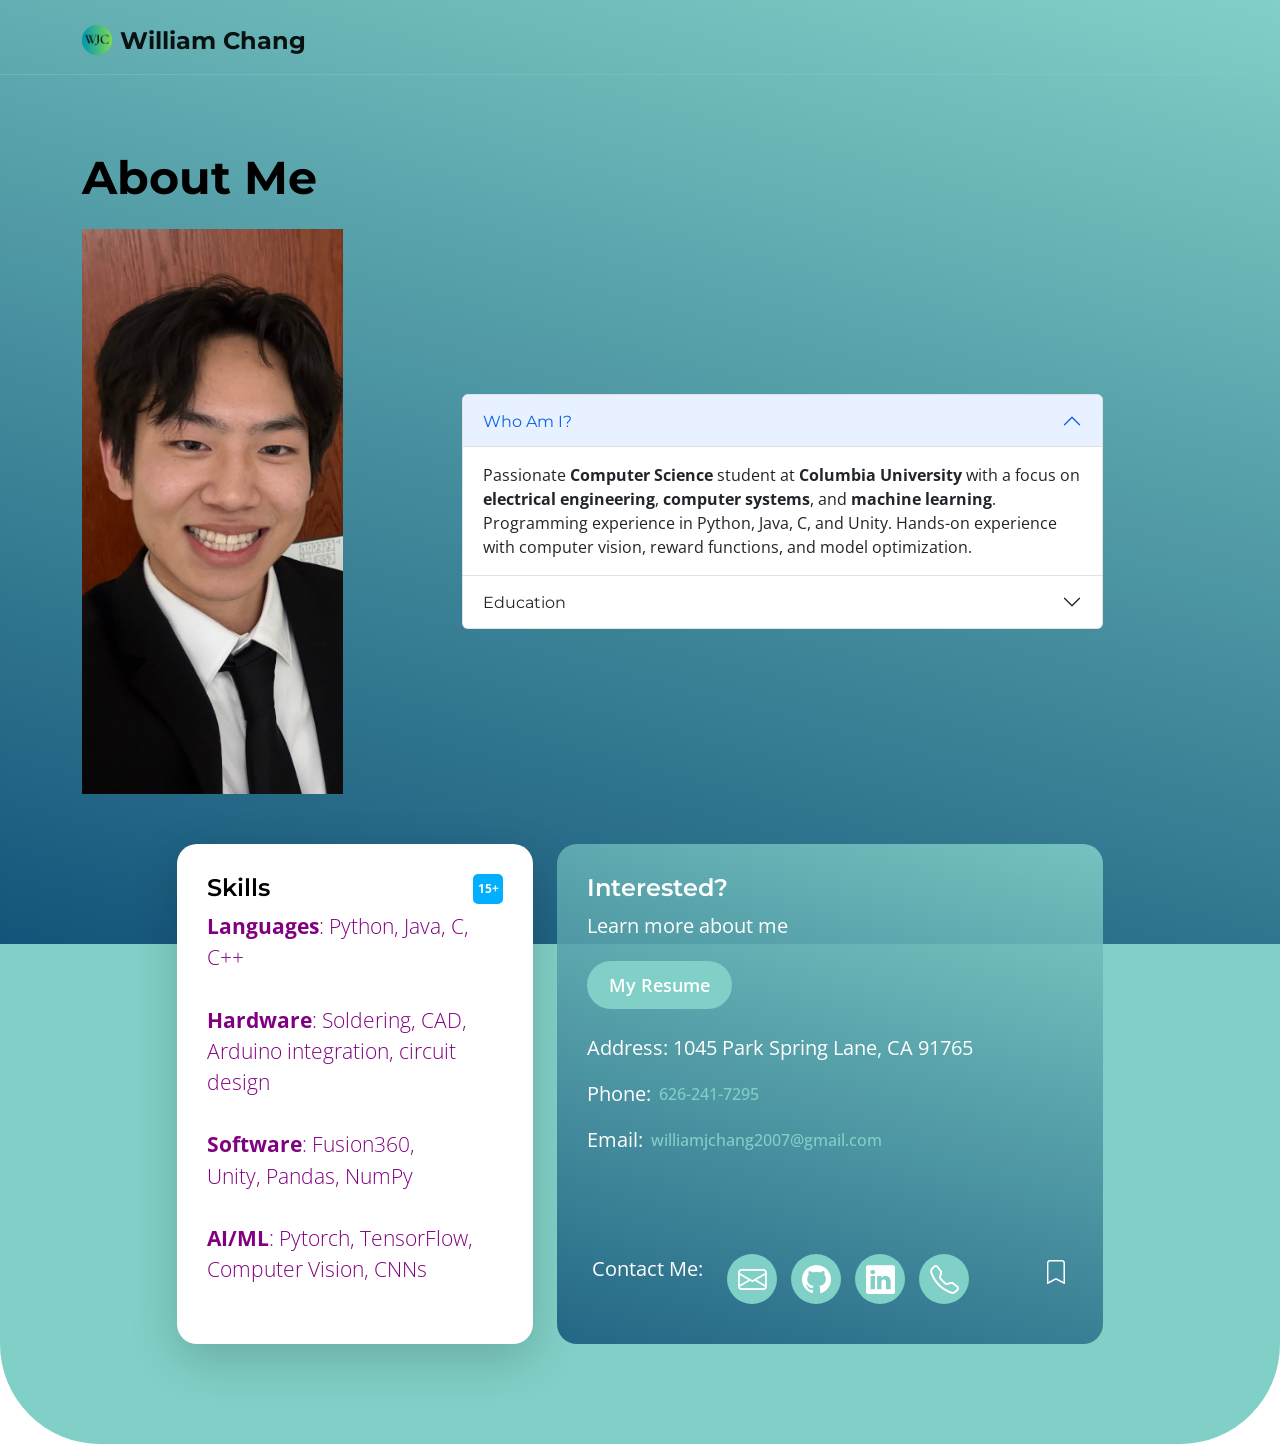
==== commit 877d3099: "fixed formatting on mobile devices" ====
--- a/index.html
+++ b/index.html
@@ -103,11 +103,11 @@
 
                         <div class="clearfix"></div>
 
-                        <div class="col-lg-3 col-3">
+                        <div class="col-lg-3 col-4">
                             <img src="images/portrait.png" class="img-fluid" alt="Portrait" width="300px">
                         </div>
 
-                        <div class="col-lg-7 col-7 m-auto">
+                        <div class="col-lg-7 col-8 m-auto">
                             <div class="accordion" id="accordionExample">
                                 <div class="accordion-item">
                                     <h2 class="accordion-header" id="headingOne">
@@ -178,7 +178,7 @@
 
                                             <a href="/resume.pdf" class="btn custom-btn mt-1 mt-lg-3" download="William_Chang_Resume.pdf">My Resume</a>
 
-                                            <p class="text-white mt-3 mt-lg-4 mb-3">Address: 1045 Park Spring Lane 91765, CA</p>
+                                            <p class="text-white mt-3 mt-lg-4 mb-3">Address: 1045 Park Spring Lane, CA 91765</p>
 
                                             <p class="d-flex align-items-center mb-3">
                                                 <span class="text-white me-2">Phone:</span>
--- a/css/templatemo-topic-listing.css
+++ b/css/templatemo-topic-listing.css
@@ -574,7 +574,7 @@
 
 .custom-block-overlay {
   height: 100%;
-  min-height: 400px;
+  min-height: 500px;
   padding: 0;
 }
 
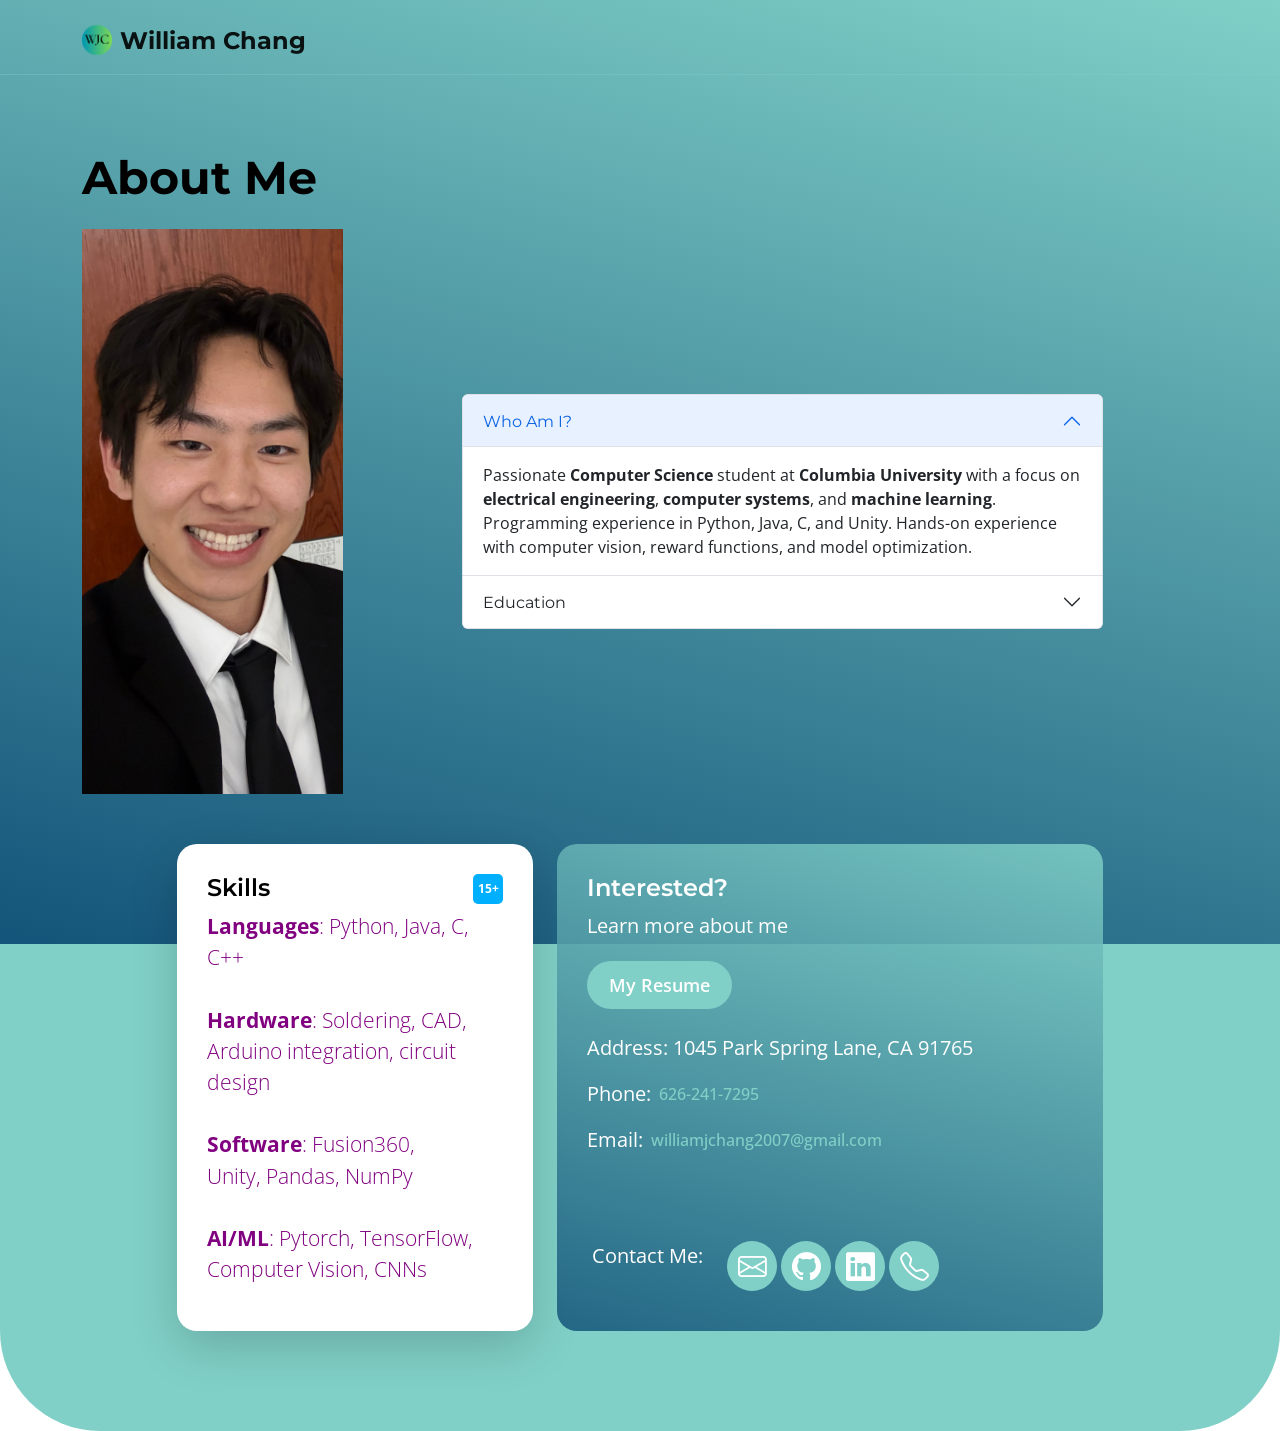
==== commit 1e1484ff: "fixed social icon on mobile devices" ====
--- a/index.html
+++ b/index.html
@@ -217,7 +217,6 @@
                                                 <a href="tel:+16262417295" class="social-icon-link bi-telephone"></a>
                                             </li>
                                         </ul>
-                                        <a href="" class="custom-icon bi-bookmark ms-auto"></a>
                                     </div>
 
                                     <div class="section-overlay"></div>
--- a/css/templatemo-topic-listing.css
+++ b/css/templatemo-topic-listing.css
@@ -574,7 +574,7 @@
 
 .custom-block-overlay {
   height: 100%;
-  min-height: 500px;
+  min-height: 450px;
   padding: 0;
 }
 
@@ -1024,7 +1024,7 @@
   border-radius: var(--border-radius-large);
   color: var(--white-color);
   display: block;
-  margin-right: 10px;
+  margin-right: 0px;
   text-align: center;
   width: 50px;
   height: 50px;
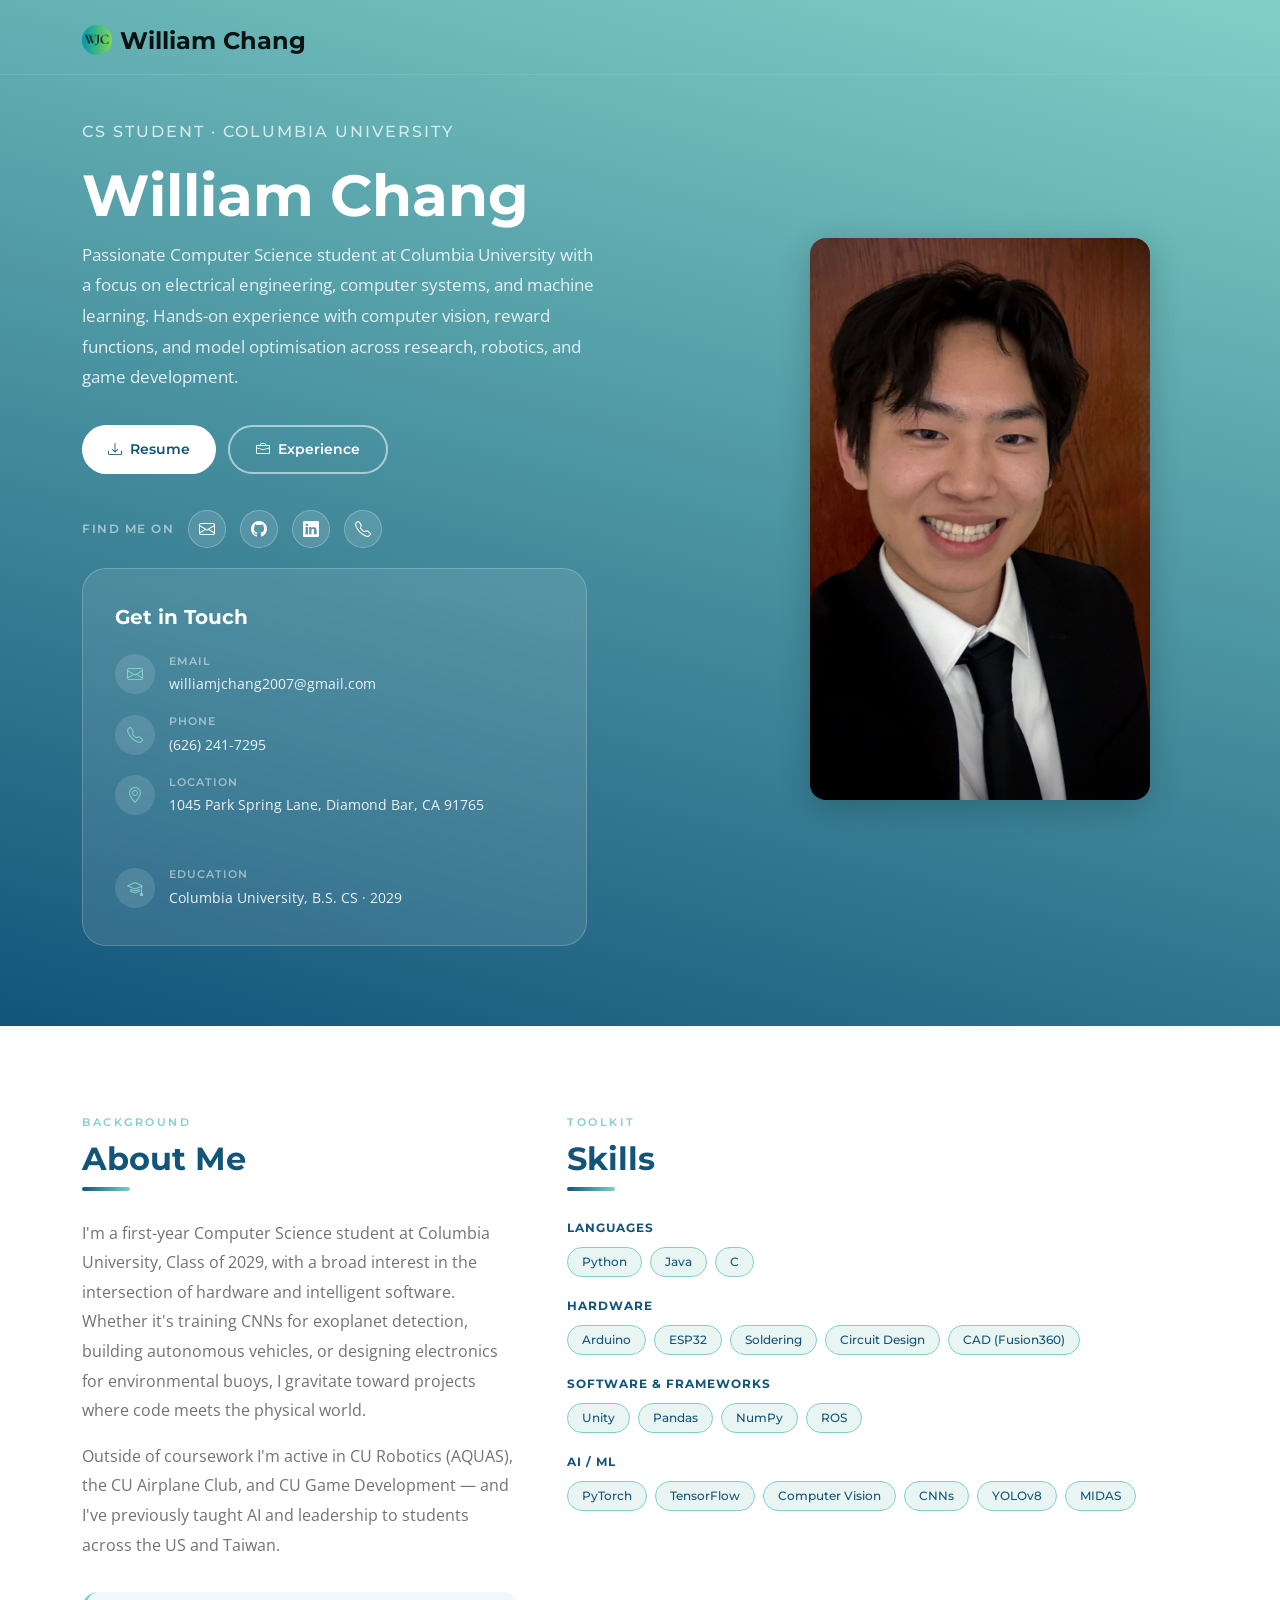
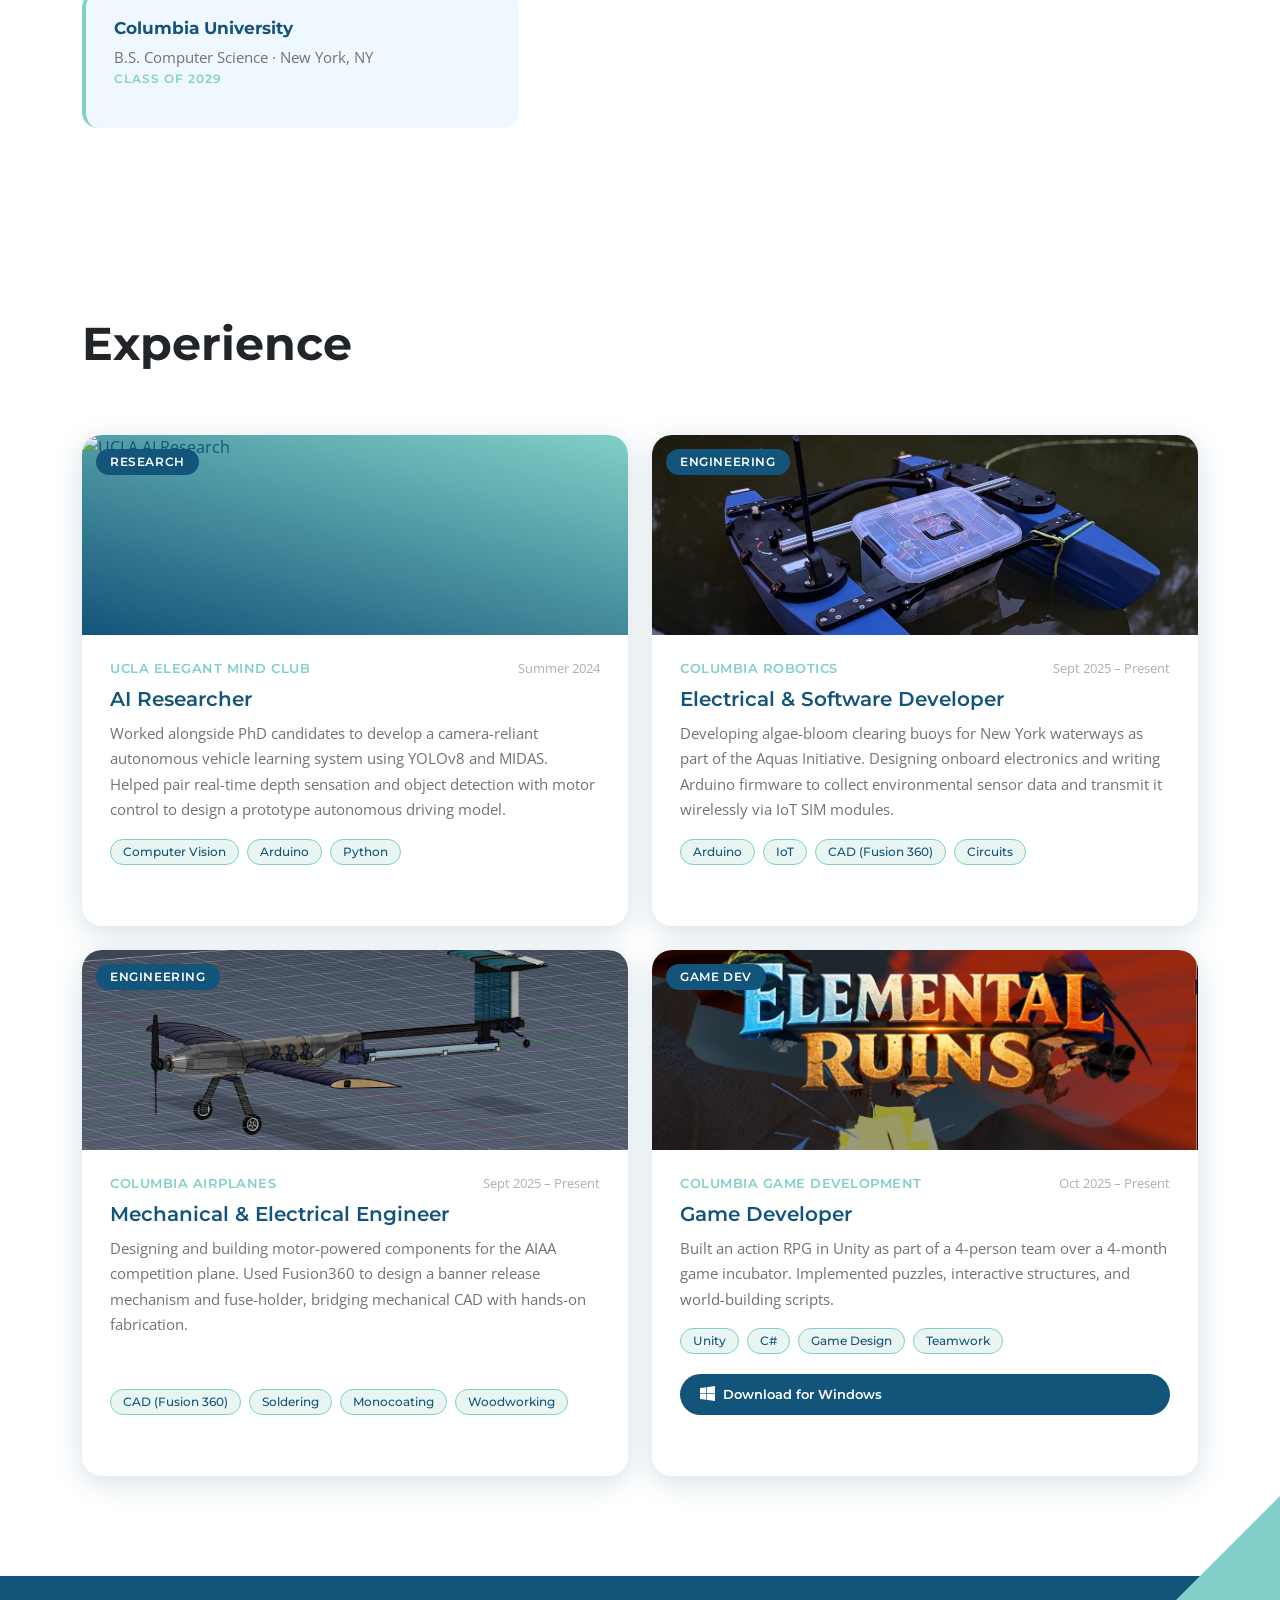
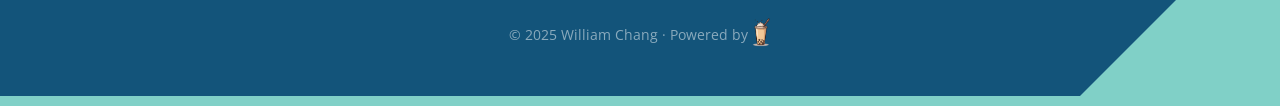
==== commit d0c4f2df: "added experience cards and pages and re-styled the index" ====
--- a/index.html
+++ b/index.html
@@ -1,758 +1,720 @@
 <!doctype html>
 <html lang="en">
-    <head>
-        <meta charset="utf-8">
-        <meta name="viewport" content="width=device-width, initial-scale=1">
-
-        <meta name="description" content="Website detailing William's contacts and activities.">
-        <meta name="author" content="William Chang">
-
-        <title>William Chang's Personal Website</title>
-
-        <!-- CSS FILES -->        
-        <link rel="preconnect" href="https://fonts.googleapis.com">
-        
-        <link rel="preconnect" href="https://fonts.gstatic.com" crossorigin>
-
-        <link href="https://fonts.googleapis.com/css2?family=Montserrat:wght@500;600;700&family=Open+Sans&display=swap" rel="stylesheet">
-                        
-        <link href="css/bootstrap.min.css" rel="stylesheet">
-
-        <link href="css/bootstrap-icons.css" rel="stylesheet">
-
-        <link href="css/templatemo-topic-listing.css" rel="stylesheet">      
-<!--
-
-TemplateMo 590 topic listing
-
-https://templatemo.com/tm-590-topic-listing
-
--->
-    </head>
-        <link rel="icon" href="/fav.ico" type="image/x-icon">
-    </head>
-
-    <body id="top">
-
-        <main>
-
-            <nav class="navbar navbar-expand-lg">
-                <div class="container">
-                    <a class="navbar-brand" href="index.html">
-                        <img src="logo.png" alt="logo" width="30px">
-                        <span>William Chang</span>
-                    </a>
-                    <!--
-                    <div class="d-lg-none ms-auto me-4">
-                        <a href="#top" class="navbar-icon bi-person smoothscroll"></a>
-                    </div>
-
-                    <button class="navbar-toggler" type="button" data-bs-toggle="collapse" data-bs-target="#navbarNav" aria-controls="navbarNav" aria-expanded="false" aria-label="Toggle navigation">
-                        <span class="navbar-toggler-icon"></span>
-                    </button>
-                -->
-                    <div class="collapse navbar-collapse" id="navbarNav">
-                        <!--
-                        <ul class="navbar-nav ms-lg-5 me-lg-auto">
-                            <li class="nav-item">
-                                <a class="nav-link click-scroll" href="#section_1">About Me</a>
-                            </li>
-
-                            <li class="nav-item">
-                                <a class="nav-link click-scroll" href="#section_2">Work Experience</a>
-                            </li>
-    
-                            <li class="nav-item">
-                                <a class="nav-link click-scroll" href="#section_3">Projects</a>
-                            </li>
-
-                            <li class="nav-item">
-                                <a class="nav-link click-scroll" href="#section_4">Leadership</a>
-                            </li>
-    
-                            <li class="nav-item">
-                                <a class="nav-link click-scroll" href="#section_5">Extracurriculars</a>
-                            </li>
-
-                            <li class="nav-item dropdown">
-                                <a class="nav-link dropdown-toggle" href="#" id="navbarLightDropdownMenuLink" role="button" data-bs-toggle="dropdown" aria-expanded="false">Pages</a>
-
-                                <ul class="dropdown-menu dropdown-menu-light" aria-labelledby="navbarLightDropdownMenuLink">
-                                    <li><a class="dropdown-item" href="topics-listing.html">Topics Listing</a></li>
-
-                                    <li><a class="dropdown-item" href="contact.html">Contact Form</a></li>
-                                </ul>
-                            </li>
-                        </ul>
-                    
-                        <div class="d-none d-lg-block">
-                            <a href="#top" class="navbar-icon bi-chevron-up smoothscroll"></a>
-                        </div>
-                    -->
-                    </div>
+<head>
+  <meta charset="utf-8">
+  <meta name="viewport" content="width=device-width, initial-scale=1">
+  <meta name="description" content="William Chang — CS student at Columbia University">
+  <meta name="author" content="William Chang">
+  <title>William Chang</title>
+
+  <link rel="preconnect" href="https://fonts.googleapis.com">
+  <link rel="preconnect" href="https://fonts.gstatic.com" crossorigin>
+  <link href="https://fonts.googleapis.com/css2?family=Montserrat:wght@500;600;700&family=Open+Sans:wght@400;600&display=swap" rel="stylesheet">
+  <link href="css/bootstrap.min.css" rel="stylesheet">
+  <link href="css/bootstrap-icons.css" rel="stylesheet">
+  <link href="css/main-page.css" rel="stylesheet">
+  <link href="css/experience-section.css" rel="stylesheet">
+  <link rel="icon" href="fav.ico" type="image/x-icon">
+
+  <style>
+    /* ══════════════════════════════════
+       PAGE-LEVEL OVERRIDES & NEW SECTIONS
+    ══════════════════════════════════ */
+
+    /* ── Hero ── */
+    .hero-section {
+      padding-top: 120px;
+      padding-bottom: 80px;
+      min-height: 100vh;
+      display: flex;
+      align-items: center;
+    }
+
+    .hero-portrait {
+    width: 100%;
+    max-width: 340px;
+    height: auto;
+    border-radius: 16px;
+    display: block;
+    margin: 0 auto 28px;
+    box-shadow: 0 8px 32px rgba(0,0,0,0.2);
+    }
+
+    .hero-name {
+      font-family: var(--title-font-family);
+      font-size: clamp(36px, 5vw, 58px);
+      font-weight: var(--font-weight-bold);
+      color: #ffffff;
+      line-height: 1.1;
+      margin-bottom: 12px;
+    }
+
+    .hero-role {
+      font-family: var(--title-font-family);
+      font-size: 16px;
+      font-weight: var(--font-weight-medium);
+      color: rgba(255,255,255,0.75);
+      letter-spacing: 2px;
+      text-transform: uppercase;
+      margin-bottom: 20px;
+    }
+
+    .hero-bio {
+      font-family: var(--body-font-family);
+      font-size: 17px;
+      color: rgba(255,255,255,0.85);
+      line-height: 1.8;
+      max-width: 520px;
+      margin-bottom: 32px;
+    }
+
+    /* Hero CTA buttons */
+    .hero-actions {
+      display: flex;
+      flex-wrap: wrap;
+      gap: 12px;
+      margin-bottom: 36px;
+    }
+
+    .hero-btn {
+      display: inline-flex;
+      align-items: center;
+      gap: 8px;
+      font-family: var(--title-font-family);
+      font-size: 14px;
+      font-weight: var(--font-weight-semibold);
+      padding: 12px 26px;
+      border-radius: var(--border-radius-large);
+      text-decoration: none;
+      transition: all 0.25s;
+    }
+
+    .hero-btn--primary {
+      background: #ffffff;
+      color: var(--primary-color);
+    }
+    .hero-btn--primary:hover {
+      background: var(--secondary-color);
+      color: var(--primary-color);
+      transform: translateY(-2px);
+    }
+
+    .hero-btn--outline {
+      background: transparent;
+      border: 2px solid rgba(255,255,255,0.55);
+      color: #ffffff;
+    }
+    .hero-btn--outline:hover {
+      background: rgba(255,255,255,0.15);
+      border-color: #ffffff;
+      color: #ffffff;
+      transform: translateY(-2px);
+    }
+
+    /* Social row */
+    .hero-social {
+      display: flex;
+      align-items: center;
+      gap: 14px;
+      padding-bottom: 20px;
+    }
+
+    .hero-social-label {
+      font-family: var(--title-font-family);
+      font-size: 12px;
+      font-weight: var(--font-weight-semibold);
+      letter-spacing: 1.5px;
+      text-transform: uppercase;
+      color: rgba(255,255,255,0.55);
+    }
+
+    .hero-social-link {
+      display: inline-flex;
+      align-items: center;
+      justify-content: center;
+      width: 38px;
+      height: 38px;
+      border-radius: 50%;
+      background: rgba(255,255,255,0.12);
+      border: 1px solid rgba(255,255,255,0.25);
+      color: #ffffff;
+      font-size: 16px;
+      text-decoration: none;
+      transition: all 0.2s;
+    }
+    .hero-social-link:hover {
+      background: rgba(255,255,255,0.25);
+      color: #ffffff;
+      transform: translateY(-2px);
+    }
+
+    /* Right column — contact card */
+    .hero-contact-card {
+      background: rgba(255,255,255,0.10);
+      backdrop-filter: blur(12px);
+      border: 1px solid rgba(255,255,255,0.2);
+      border-radius: 24px;
+      padding: 36px 32px;
+      width: 80%
+    }
+
+    .hero-contact-card h4 {
+      font-family: var(--title-font-family);
+      font-size: 20px;
+      font-weight: var(--font-weight-bold);
+      color: #ffffff;
+      margin-bottom: 24px;
+    }
+
+    .hero-contact-row {
+      display: flex;
+      align-items: center;
+      gap: 14px;
+      margin-bottom: 18px;
+    }
+
+    .hero-contact-icon {
+      width: 40px;
+      height: 40px;
+      border-radius: 50%;
+      background: rgba(255,255,255,0.12);
+      display: flex;
+      align-items: center;
+      justify-content: center;
+      font-size: 16px;
+      color: var(--secondary-color);
+      flex-shrink: 0;
+    }
+
+    .hero-contact-label {
+      font-family: var(--title-font-family);
+      font-size: 11px;
+      font-weight: var(--font-weight-semibold);
+      letter-spacing: 1px;
+      text-transform: uppercase;
+      color: rgba(255,255,255,0.5);
+      margin-bottom: 2px;
+    }
+
+    .hero-contact-value {
+      font-family: var(--body-font-family);
+      font-size: 14px;
+      color: rgba(255,255,255,0.9);
+      text-decoration: none;
+      transition: color 0.2s;
+      word-break: break-all;
+    }
+    .hero-contact-value:hover { color: var(--secondary-color); }
+
+    /* Divider */
+    .hero-contact-divider {
+      border: none;
+      margin: 24px;
+      width: 24px;
+      height: 2px;
+      color: rgba(255, 255, 255, 0.12)
+    }
+
+    /* ── About / Skills section ── */
+    .about-section {
+      background: #ffffff;
+      padding: 88px 0;
+    }
+
+    .about-section-label {
+      font-family: var(--title-font-family);
+      font-size: 11px;
+      font-weight: var(--font-weight-semibold);
+      letter-spacing: 2.5px;
+      text-transform: uppercase;
+      color: var(--secondary-color);
+      margin-bottom: 10px;
+    }
+
+    .about-section-title {
+      font-family: var(--title-font-family);
+      font-size: 32px;
+      font-weight: var(--font-weight-bold);
+      color: var(--primary-color);
+      margin-bottom: 8px;
+    }
+
+    .about-bar {
+      width: 48px;
+      height: 4px;
+      border-radius: 2px;
+      background: linear-gradient(90deg, var(--primary-color), var(--secondary-color));
+      margin-bottom: 28px;
+    }
+
+    .about-body {
+      font-family: var(--body-font-family);
+      font-size: 16px;
+      color: var(--p-color);
+      line-height: 1.85;
+      margin-bottom: 16px;
+    }
+
+    /* Skill group */
+    .skill-group {
+      margin-bottom: 20px;
+    }
+
+    .skill-group-label {
+      font-family: var(--title-font-family);
+      font-size: 12px;
+      font-weight: var(--font-weight-bold);
+      color: var(--primary-color);
+      letter-spacing: 1px;
+      text-transform: uppercase;
+      margin-bottom: 10px;
+    }
+
+    .skill-pills {
+      display: flex;
+      flex-wrap: wrap;
+      gap: 8px;
+    }
+
+    .skill-pill {
+      font-family: var(--title-font-family);
+      font-size: 12px;
+      font-weight: var(--font-weight-medium);
+      color: var(--primary-color);
+      background: #e8f5f3;
+      border: 1px solid var(--secondary-color);
+      border-radius: var(--border-radius-large);
+      padding: 5px 14px;
+      white-space: nowrap;
+    }
+
+    /* Education card */
+    .edu-card {
+      background: var(--section-bg-color);
+      border-radius: 16px;
+      border-left: 4px solid var(--secondary-color);
+      padding: 24px 28px;
+      margin-top: 32px;
+    }
+
+    .edu-card-school {
+      font-family: var(--title-font-family);
+      font-size: 17px;
+      font-weight: var(--font-weight-bold);
+      color: var(--primary-color);
+      margin-bottom: 4px;
+    }
+
+    .edu-card-degree {
+      font-family: var(--body-font-family);
+      font-size: 15px;
+      color: var(--p-color);
+      margin-bottom: 2px;
+    }
+
+    .edu-card-year {
+      font-family: var(--title-font-family);
+      font-size: 12px;
+      font-weight: var(--font-weight-semibold);
+      color: var(--secondary-color);
+      letter-spacing: 1px;
+      text-transform: uppercase;
+    }
+
+    /* ── Footer ── */
+    .site-footer {
+      background: var(--primary-color);
+      padding: 40px 0;
+    }
+
+    .site-footer p {
+      font-family: var(--body-font-family);
+      font-size: 14px;
+      color: rgba(255,255,255,0.5);
+      margin: 0;
+      text-align: center;
+    }
+
+    /* ── Responsive ── */
+    @media (max-width: 991px) {
+      .hero-section { padding-top: 100px; padding-bottom: 60px; min-height: auto; }
+      .hero-contact-card { margin-top: 40px; }
+      .hero-bio { max-width: 100%; }
+    }
+  </style>
+</head>
+
+<body id="top">
+<main>
+
+  <!-- ══════════════════════════════════
+       NAVBAR
+  ══════════════════════════════════ -->
+  <nav class="navbar navbar-expand-lg">
+    <div class="container">
+      <a class="navbar-brand" href="index.html">
+        <img src="logo.png" alt="logo" width="30px">
+        <span>William Chang</span>
+      </a>
+    </div>
+  </nav>
+
+
+  <!-- ══════════════════════════════════
+       HERO
+  ══════════════════════════════════ -->
+  <section class="hero-section" id="section_1">
+    <div class="container">
+      <div class="row align-items-center g-5">
+
+        <!-- Left — bio and contact -->
+        <div class="col-lg-7 col-12">
+          <img src="images/portrait.png" alt="William Chang"
+               class="hero-portrait d-lg-none">
+
+          <p class="hero-role">CS Student · Columbia University</p>
+          <h1 class="hero-name">William Chang</h1>
+          <p class="hero-bio">
+            Passionate Computer Science student at Columbia University with a focus on
+            electrical engineering, computer systems, and machine learning. Hands-on
+            experience with computer vision, reward functions, and model optimisation
+            across research, robotics, and game development.
+          </p>
+
+          <div class="hero-actions">
+            <a href="resume.pdf" class="hero-btn hero-btn--primary" download="William_Chang_Resume.pdf">
+              <i class="bi-download"></i> Resume
+            </a>
+            <a href="#section_experience" class="hero-btn hero-btn--outline">
+              <i class="bi-briefcase"></i> Experience
+            </a>
+          </div>
+
+          <div class="hero-social">
+            <span class="hero-social-label">Find me on</span>
+            <a href="mailto:williamjchang2007@gmail.com" class="hero-social-link" title="Email">
+              <i class="bi-envelope"></i>
+            </a>
+            <a href="https://github.com/Windyvern73" class="hero-social-link" title="GitHub" target="_blank" rel="noopener">
+              <i class="bi-github"></i>
+            </a>
+            <a href="https://linkedin.com/in/william-chang-0a70302bb" class="hero-social-link" title="LinkedIn" target="_blank" rel="noopener">
+              <i class="bi-linkedin"></i>
+            </a>
+            <a href="tel:+16262417295" class="hero-social-link" title="Phone">
+              <i class="bi-telephone"></i>
+            </a>
+          </div>
+          
+          <div class="hero-contact-card">
+            <h4>Get in Touch</h4>
+
+            <div class="hero-contact-row">
+              <div class="hero-contact-icon"><i class="bi-envelope"></i></div>
+              <div>
+                <p class="hero-contact-label">Email</p>
+                <a href="mailto:williamjchang2007@gmail.com" class="hero-contact-value">
+                  williamjchang2007@gmail.com
+                </a>
+              </div>
+            </div>
+
+            <div class="hero-contact-row">
+              <div class="hero-contact-icon"><i class="bi-telephone"></i></div>
+              <div>
+                <p class="hero-contact-label">Phone</p>
+                <a href="tel:+16262417295" class="hero-contact-value">
+                  (626) 241-7295
+                </a>
+              </div>
+            </div>
+
+            <div class="hero-contact-row">
+              <div class="hero-contact-icon"><i class="bi-geo-alt"></i></div>
+              <div>
+                <p class="hero-contact-label">Location</p>
+                <a href="https://www.google.com/maps/place/1045+Park+Spring+Ln,+Diamond+Bar,+CA+91765/@34.0038723,-117.8102106,16z/data=!3m1!4b1!4m6!3m5!1s0x80c32cf32ae7b147:0xa050793fdcd31340!8m2!3d34.0038679!4d-117.8076303!16s%2Fg%2F11c28gm0k2?entry=ttu&g_ep=EgoyMDI2MDYxNi4wIKXMDSoASAFQAw%3D%3D" target="_blank" class="hero-contact-value">
+                  1045 Park Spring Lane, Diamond Bar, CA 91765
+                </a>
+              </div>
+            </div>
+
+            <hr class="hero-contact-divider">
+
+            <div class="hero-contact-row mb-0">
+              <div class="hero-contact-icon"><i class="bi-mortarboard"></i></div>
+              <div>
+                <p class="hero-contact-label">Education</p>
+                <a href="https://www.columbia.edu" target="_blank" class="hero-contact-value">
+                  Columbia University, B.S. CS · 2029
+                </a>
+              </div>
+            </div>
+            </div>
+
+        </div>
+
+        <!-- Right — portrait-->
+        <div class="col-lg-5 col-12">
+          <img src="images/portrait.png" alt="William Chang"
+               class="hero-portrait d-none d-lg-block">
+
+        </div>
+
+      </div>
+    </div>
+  </section>
+
+
+  <!-- ══════════════════════════════════
+       ABOUT & SKILLS
+  ══════════════════════════════════ -->
+  <section class="about-section" id="section_about">
+    <div class="container">
+      <div class="row g-5 align-items-start">
+
+        <!-- Left — about text + education -->
+        <div class="col-lg-5 col-12">
+          <p class="about-section-label">Background</p>
+          <h2 class="about-section-title">About Me</h2>
+          <div class="about-bar"></div>
+
+          <p class="about-body">
+            I'm a first-year Computer Science student at Columbia University, Class of 2029,
+            with a broad interest in the intersection of hardware and intelligent software.
+            Whether it's training CNNs for exoplanet detection, building autonomous vehicles,
+            or designing electronics for environmental buoys, I gravitate toward projects
+            where code meets the physical world.
+          </p>
+          <p class="about-body">
+            Outside of coursework I'm active in CU Robotics (AQUAS), the CU Airplane Club,
+            and CU Game Development — and I've previously taught AI and leadership to students
+            across the US and Taiwan.
+          </p>
+
+          <div class="edu-card">
+            <p class="edu-card-school">Columbia University</p>
+            <p class="edu-card-degree">B.S. Computer Science · New York, NY</p>
+            <p class="edu-card-year">Class of 2029</p>
+          </div>
+        </div>
+
+        <!-- Right — skills -->
+        <div class="col-lg-7 col-12">
+          <p class="about-section-label">Toolkit</p>
+          <h2 class="about-section-title">Skills</h2>
+          <div class="about-bar"></div>
+
+          <div class="skill-group">
+            <p class="skill-group-label">Languages</p>
+            <div class="skill-pills">
+              <span class="skill-pill">Python</span>
+              <span class="skill-pill">Java</span>
+              <span class="skill-pill">C</span>
+            </div>
+          </div>
+
+          <div class="skill-group">
+            <p class="skill-group-label">Hardware</p>
+            <div class="skill-pills">
+              <span class="skill-pill">Arduino</span>
+              <span class="skill-pill">ESP32</span>
+              <span class="skill-pill">Soldering</span>
+              <span class="skill-pill">Circuit Design</span>
+              <span class="skill-pill">CAD (Fusion360)</span>
+            </div>
+          </div>
+
+          <div class="skill-group">
+            <p class="skill-group-label">Software & Frameworks</p>
+            <div class="skill-pills">
+              <span class="skill-pill">Unity</span>
+              <span class="skill-pill">Pandas</span>
+              <span class="skill-pill">NumPy</span>
+              <span class="skill-pill">ROS</span>
+            </div>
+          </div>
+
+          <div class="skill-group">
+            <p class="skill-group-label">AI / ML</p>
+            <div class="skill-pills">
+              <span class="skill-pill">PyTorch</span>
+              <span class="skill-pill">TensorFlow</span>
+              <span class="skill-pill">Computer Vision</span>
+              <span class="skill-pill">CNNs</span>
+              <span class="skill-pill">YOLOv8</span>
+              <span class="skill-pill">MIDAS</span>
+            </div>
+          </div>
+        </div>
+
+      </div>
+    </div>
+  </section>
+
+
+  <!-- ══════════════════════════════════
+       EXPERIENCE CARDS
+  ══════════════════════════════════ -->
+  <section class="experience-section section-padding" id="section_experience">
+    <div class="container">
+
+      <div class="row mb-5">
+        <div class="col-12">
+          <h2 class="experience-heading">Experience</h2>
+          <div class="experience-heading-bar"></div>
+        </div>
+      </div>
+
+      <div class="row g-4">
+
+        <!-- ── Entry 1 — UCLA ── -->
+        <div class="col-lg-6 col-12">
+          <a href="UCLA.html" class="exp-card-link">
+            <div class="exp-card">
+              <div class="exp-card-img-wrap">
+                <img src="images/UCLA/campus.png" alt="UCLA AI Research" class="exp-card-img">
+                <span class="exp-badge">Research</span>
+              </div>
+              <div class="exp-card-body">
+                <div class="exp-meta">
+                  <span class="exp-org">UCLA Elegant Mind Club</span>
+                  <span class="exp-date">Summer 2024</span>
                 </div>
-            </nav>
-
-            <section class="hero-section d-flex justify-content-center align-items-center" id="section_1">
-                <div class="container">
-                    <div class="row">
-
-                        <div class="col-lg-6 col-12">
-                            <h2 class="mb-4">About Me</h2>
-                        </div>
-
-                        <div class="clearfix"></div>
-
-                        <div class="col-lg-3 col-4">
-                            <img src="images/portrait.png" class="img-fluid" alt="Portrait" width="300px">
-                        </div>
-
-                        <div class="col-lg-7 col-8 m-auto">
-                            <div class="accordion" id="accordionExample">
-                                <div class="accordion-item">
-                                    <h2 class="accordion-header" id="headingOne">
-                                        <button class="accordion-button" type="button" data-bs-toggle="collapse" data-bs-target="#collapseOne" aria-expanded="true" aria-controls="collapseOne">
-                                        Who Am I?
-                                        </button>
-                                    </h2>
-
-                                    <div id="collapseOne" class="accordion-collapse collapse show" aria-labelledby="headingOne" data-bs-parent="#accordionExample">
-                                        <div class="accordion-body">
-                                            Passionate <Strong>Computer Science</Strong> student at <Strong>Columbia University</Strong> with a focus on <Strong>electrical engineering</Strong>, <Strong>computer systems</Strong>, and <Strong>machine learning</Strong>. Programming experience in Python, Java, C, and Unity. Hands-on experience with computer vision, reward functions, and model optimization.
-                                        </div>
-                                    </div>
-                                </div>
-
-                                <div class="accordion-item">
-                                    <h2 class="accordion-header" id="headingTwo">
-                                        <button class="accordion-button collapsed" type="button" data-bs-toggle="collapse" data-bs-target="#collapseTwo" aria-expanded="false" aria-controls="collapseTwo">
-                                        Education
-                                    </button>
-                                    </h2>
-
-                                    <div id="collapseTwo" class="accordion-collapse collapse" aria-labelledby="headingTwo" data-bs-parent="#accordionExample">
-                                        <div class="accordion-body">
-                                            <Strong>Columbia University — B.S. Computer Science</Strong>, Class of 2029 in New York, NY
-                                    </div>
-                                </div>
-                            </div>
-                        </div>
-
-                    </div>
+                <h5 class="exp-title">AI Researcher</h5>
+                <p class="exp-desc">
+                  Worked alongside PhD candidates to develop a camera-reliant autonomous vehicle
+                  learning system using YOLOv8 and MIDAS. Helped pair real-time depth sensation
+                  and object detection with motor control to design a prototype autonomous driving model.
+                </p>
+                <ul class="exp-tags">
+                  <li>Computer Vision</li>
+                  <li>Arduino</li>
+                  <li>Python</li>
+                </ul>
+              </div>
+            </div>
+          </a>
+        </div>
+
+        <!-- ── Entry 2 — AQUAS ── -->
+        <div class="col-lg-6 col-12">
+          <a href="AQUAS.html" class="exp-card-link">
+            <div class="exp-card">
+              <div class="exp-card-img-wrap">
+                <img src="images/AQUAS/buoy.png" alt="AQUAS Robotics Club" class="exp-card-img">
+                <span class="exp-badge">Engineering</span>
+              </div>
+              <div class="exp-card-body">
+                <div class="exp-meta">
+                  <span class="exp-org">Columbia Robotics</span>
+                  <span class="exp-date">Sept 2025 – Present</span>
                 </div>
-            </section>
-
-
-            <section class="featured-section">
-                <div class="container">
-                    <div class="row justify-content-center">
-
-                        <div class="col-lg-4 col-12 mb-4 mb-lg-0">
-                            <div class="custom-block bg-white shadow-lg">
-                                    <div class="d-flex">
-                                        <div>
-                                            <h5 class="mb-2">Skills</h5>
-                                            <p style="font-size: 1.3rem; color: purple; font-weight: 200;">
-                                            <Strong>Languages</Strong>: Python, Java, C, C++<br><br>
-                                            <Strong>Hardware</Strong>: Soldering, CAD, Arduino integration, circuit design<br><br>
-                                            <Strong>Software</Strong>: Fusion360, Unity, Pandas, NumPy<br><br>
-                                            <Strong>AI/ML</Strong>: Pytorch, TensorFlow, Computer Vision, CNNs
-                                            </p>
-                                        </div>
-
-                                        <span class="badge bg-design rounded-pill ms-auto">15+</span>
-                                    </div>
-                            </div>
-                        </div>
-
-                        <div class="col-lg-6 col-12">
-                            <div class="custom-block custom-block-overlay">
-                                <div class="d-flex flex-column h-100">
-                                    <!--<img src="images/businesswoman-using-tablet-analysis.jpg" class="custom-block-image img-fluid" alt="">-->
-
-                                    <div class="custom-block-overlay-text d-flex">
-                                        <div>
-                                            <h5 class="text-white mb-lg-2 mb-2">Interested?</h5>
-
-                                            <p class="text-white mb-1">Learn more about me</p>
-
-                                            <a href="/resume.pdf" class="btn custom-btn mt-1 mt-lg-3" download="William_Chang_Resume.pdf">My Resume</a>
-
-                                            <p class="text-white mt-3 mt-lg-4 mb-3">Address: 1045 Park Spring Lane, CA 91765</p>
-
-                                            <p class="d-flex align-items-center mb-3">
-                                                <span class="text-white me-2">Phone:</span>
-
-                                                <a href="tel: +1626-241-7295" class="site-footer-link">
-                                                    626-241-7295
-                                                </a>
-                                            </p>
-                                            <p class="d-flex align-items-center mb-0">
-                                                <span class="text-white me-2">Email:</span>
-
-                                                <a href="mailto:williamjchang2007@gmail.com" class="site-footer-link">
-                                                    williamjchang2007@gmail.com
-                                                </a>
-                                            </p>
-
-                                        </div>
-                                    </div>
-
-                                    <div class="social-share d-flex mt-0">
-                                        <p class="text-white me-4">Contact Me:</p>
-
-                                        <ul class="social-icon">
-                                            <li class="social-icon-item">
-                                                <a href="mailto:williamjchang2007@gmail.com" class="social-icon-link bi-envelope"></a>
-                                            </li>
-
-                                            <li class="social-icon-item">
-                                                <a href="https://github.com/Windyvern73" class="social-icon-link bi-github"></a>
-                                            </li>
-
-                                            <li class="social-icon-item">
-                                                <a href="https://linkedin.com/in/william-chang-0a70302bb" class="social-icon-link bi-linkedin"></a>
-                                            </li>
-                                            <li class="social-icon-item">
-                                                <a href="tel:+16262417295" class="social-icon-link bi-telephone"></a>
-                                            </li>
-                                        </ul>
-                                    </div>
-
-                                    <div class="section-overlay"></div>
-                                </div>
-                            </div>
-                        </div>
-
-                    </div>
+                <h5 class="exp-title">Electrical &amp; Software Developer</h5>
+                <p class="exp-desc">
+                  Developing algae-bloom clearing buoys for New York waterways as part of the
+                  Aquas Initiative. Designing onboard electronics and writing Arduino firmware
+                  to collect environmental sensor data and transmit it wirelessly via IoT SIM modules.
+                </p>
+                <ul class="exp-tags">
+                  <li>Arduino</li>
+                  <li>IoT</li>
+                  <li>CAD (Fusion 360)</li>
+                  <li>Circuits</li>
+                </ul>
+              </div>
+            </div>
+          </a>
+        </div>
+
+        <!-- ── Entry 3 — Airplane Club ── -->
+        <div class="col-lg-6 col-12">
+          <a href="CUAC.html" class="exp-card-link">
+            <div class="exp-card">
+              <div class="exp-card-img-wrap">
+                <img src="images/CUAC/plane_design.png" alt="Airplane Club" class="exp-card-img">
+                <span class="exp-badge">Engineering</span>
+              </div>
+              <div class="exp-card-body">
+                <div class="exp-meta">
+                  <span class="exp-org">Columbia Airplanes</span>
+                  <span class="exp-date">Sept 2025 – Present</span>
                 </div>
-            </section>
-
-<!--
-            <section class="explore-section section-padding" id="section_2">
-                <div class="container">
-                    <div class="row">
-
-                        <div class="col-12 text-center">
-                            <h2 class="mb-4">Browse Topics</h1>
-                        </div>
-
-                    </div>
+                <h5 class="exp-title">Mechanical &amp; Electrical Engineer</h5>
+                <p class="exp-desc">
+                  Designing and building motor-powered components for the AIAA competition plane.
+                  Used Fusion360 to design a banner release mechanism and fuse-holder, bridging
+                  mechanical CAD with hands-on fabrication.
+                </p>
+                <ul class="exp-tags">
+                  <li>CAD (Fusion 360)</li>
+                  <li>Soldering</li>
+                  <li>Monocoating</li>
+                  <li>Woodworking</li>
+                </ul>
+              </div>
+            </div>
+          </a>
+        </div>
+
+        <!-- ── Entry 4 — Game Dev ── -->
+        <div class="col-lg-6 col-12 d-flex">
+          <a href="https://yapples.itch.io/elemental" class="exp-card-link" target="_blank" rel="noopener">
+            <div class="exp-card">
+              <div class="exp-card-img-wrap">
+                <img src="images/Game_Dev/title.png" alt="CU Game Development" class="exp-card-img">
+                <span class="exp-badge">Game Dev</span>
+              </div>
+              <div class="exp-card-body">
+                <div class="exp-meta">
+                  <span class="exp-org">Columbia Game Development</span>
+                  <span class="exp-date">Oct 2025 – Present</span>
                 </div>
-
-                <div class="container-fluid">
-                    <div class="row">
-                        <ul class="nav nav-tabs" id="myTab" role="tablist">
-                            <li class="nav-item" role="presentation">
-                                <button class="nav-link active" id="design-tab" data-bs-toggle="tab" data-bs-target="#design-tab-pane" type="button" role="tab" aria-controls="design-tab-pane" aria-selected="true">Design</button>
-                            </li>
-
-                            <li class="nav-item" role="presentation">
-                                <button class="nav-link" id="marketing-tab" data-bs-toggle="tab" data-bs-target="#marketing-tab-pane" type="button" role="tab" aria-controls="marketing-tab-pane" aria-selected="false">Marketing</button>
-                            </li>
-
-                            <li class="nav-item" role="presentation">
-                                <button class="nav-link" id="finance-tab" data-bs-toggle="tab" data-bs-target="#finance-tab-pane" type="button" role="tab" aria-controls="finance-tab-pane" aria-selected="false">Finance</button>
-                            </li>
-
-                            <li class="nav-item" role="presentation">
-                                <button class="nav-link" id="music-tab" data-bs-toggle="tab" data-bs-target="#music-tab-pane" type="button" role="tab" aria-controls="music-tab-pane" aria-selected="false">Music</button>
-                            </li>
-
-                            <li class="nav-item" role="presentation">
-                                <button class="nav-link" id="education-tab" data-bs-toggle="tab" data-bs-target="#education-tab-pane" type="button" role="tab" aria-controls="education-tab-pane" aria-selected="false">Education</button>
-                            </li>
-                        </ul>
-                    </div>
-                </div>
-
-                <div class="container">
-                    <div class="row">
-
-                        <div class="col-12">
-                            <div class="tab-content" id="myTabContent">
-                                <div class="tab-pane fade show active" id="design-tab-pane" role="tabpanel" aria-labelledby="design-tab" tabindex="0">
-                                    <div class="row">
-                                        <div class="col-lg-4 col-md-6 col-12 mb-4 mb-lg-0">
-                                            <div class="custom-block bg-white shadow-lg">
-                                                <a href="topics-detail.html">
-                                                    <div class="d-flex">
-                                                        <div>
-                                                            <h5 class="mb-2">Web Design</h5>
-
-                                                            <p class="mb-0">Topic Listing Template based on Bootstrap 5</p>
-                                                        </div>
-
-                                                        <span class="badge bg-design rounded-pill ms-auto">14</span>
-                                                    </div>
-
-                                                    <img src="images/topics/undraw_Remote_design_team_re_urdx.png" class="custom-block-image img-fluid" alt="">
-                                                </a>
-                                            </div>
-                                        </div>
-
-                                        <div class="col-lg-4 col-md-6 col-12 mb-4 mb-lg-0">
-                                            <div class="custom-block bg-white shadow-lg">
-                                                <a href="topics-detail.html">
-                                                    <div class="d-flex">
-                                                        <div>
-                                                            <h5 class="mb-2">Graphic</h5>
-
-                                                                <p class="mb-0">Lorem Ipsum dolor sit amet consectetur</p>
-                                                        </div>
-
-                                                        <span class="badge bg-design rounded-pill ms-auto">75</span>
-                                                    </div>
-
-                                                    <img src="images/topics/undraw_Redesign_feedback_re_jvm0.png" class="custom-block-image img-fluid" alt="">
-                                                </a>
-                                            </div>
-                                        </div>
-
-                                        <div class="col-lg-4 col-md-6 col-12">
-                                            <div class="custom-block bg-white shadow-lg">
-                                                <a href="topics-detail.html">
-                                                    <div class="d-flex">
-                                                        <div>
-                                                            <h5 class="mb-2">Logo Design</h5>
-
-                                                                <p class="mb-0">Lorem Ipsum dolor sit amet consectetur</p>
-                                                        </div>
-
-                                                        <span class="badge bg-design rounded-pill ms-auto">100</span>
-                                                    </div>
-
-                                                    <img src="images/topics/colleagues-working-cozy-office-medium-shot.png" class="custom-block-image img-fluid" alt="">
-                                                </a>
-                                            </div>
-                                        </div>
-                                    </div>
-                                </div>
-
-                                <div class="tab-pane fade" id="marketing-tab-pane" role="tabpanel" aria-labelledby="marketing-tab" tabindex="0">
-                                    <div class="row">
-                                        <div class="col-lg-4 col-md-6 col-12 mb-4 mb-lg-3">
-                                                <div class="custom-block bg-white shadow-lg">
-                                                    <a href="topics-detail.html">
-                                                        <div class="d-flex">
-                                                            <div>
-                                                                <h5 class="mb-2">Advertising</h5>
-
-                                                                <p class="mb-0">Lorem Ipsum dolor sit amet consectetur</p>
-                                                            </div>
-
-                                                            <span class="badge bg-advertising rounded-pill ms-auto">30</span>
-                                                        </div>
-
-                                                        <img src="images/topics/undraw_online_ad_re_ol62.png" class="custom-block-image img-fluid" alt="">
-                                                    </a>
-                                                </div>
-                                            </div>
-
-                                            <div class="col-lg-4 col-md-6 col-12 mb-4 mb-lg-3">
-                                                <div class="custom-block bg-white shadow-lg">
-                                                    <a href="topics-detail.html">
-                                                        <div class="d-flex">
-                                                            <div>
-                                                                <h5 class="mb-2">Video Content</h5>
-
-                                                                <p class="mb-0">Lorem Ipsum dolor sit amet consectetur</p>
-                                                            </div>
-
-                                                            <span class="badge bg-advertising rounded-pill ms-auto">65</span>
-                                                        </div>
-
-                                                        <img src="images/topics/undraw_Group_video_re_btu7.png" class="custom-block-image img-fluid" alt="">
-                                                    </a>
-                                                </div>
-                                            </div>
-
-                                            <div class="col-lg-4 col-md-6 col-12">
-                                                <div class="custom-block bg-white shadow-lg">
-                                                    <a href="topics-detail.html">
-                                                        <div class="d-flex">
-                                                            <div>
-                                                                <h5 class="mb-2">Viral Tweet</h5>
-
-                                                                <p class="mb-0">Lorem Ipsum dolor sit amet consectetur</p>
-                                                            </div>
-
-                                                            <span class="badge bg-advertising rounded-pill ms-auto">50</span>
-                                                        </div>
-
-                                                        <img src="images/topics/undraw_viral_tweet_gndb.png" class="custom-block-image img-fluid" alt="">
-                                                    </a>
-                                                </div>
-                                            </div>
-                                        </div>
-                                  </div>
-
-                                <div class="tab-pane fade" id="finance-tab-pane" role="tabpanel" aria-labelledby="finance-tab" tabindex="0">   <div class="row">
-                                        <div class="col-lg-6 col-md-6 col-12 mb-4 mb-lg-0">
-                                            <div class="custom-block bg-white shadow-lg">
-                                                <a href="topics-detail.html">
-                                                    <div class="d-flex">
-                                                        <div>
-                                                            <h5 class="mb-2">Investment</h5>
-
-                                                            <p class="mb-0">Lorem Ipsum dolor sit amet consectetur</p>
-                                                        </div>
-
-                                                        <span class="badge bg-finance rounded-pill ms-auto">30</span>
-                                                    </div>
-
-                                                    <img src="images/topics/undraw_Finance_re_gnv2.png" class="custom-block-image img-fluid" alt="">
-                                                </a>
-                                            </div>
-                                        </div>
-
-                                        <div class="col-lg-6 col-md-6 col-12">
-                                            <div class="custom-block custom-block-overlay">
-                                                <div class="d-flex flex-column h-100">
-                                                    <img src="images/businesswoman-using-tablet-analysis-graph-company-finance-strategy-statistics-success-concept-planning-future-office-room.jpg" class="custom-block-image img-fluid" alt="">
-
-                                                    <div class="custom-block-overlay-text d-flex">
-                                                        <div>
-                                                            <h5 class="text-white mb-2">Finance</h5>
-
-                                                            <p class="text-white">Lorem ipsum dolor, sit amet consectetur adipisicing elit. Sint animi necessitatibus aperiam repudiandae nam omnis</p>
-
-                                                            <a href="topics-detail.html" class="btn custom-btn mt-2 mt-lg-3">Learn More</a>
-                                                        </div>
-
-                                                        <span class="badge bg-finance rounded-pill ms-auto">25</span>
-                                                    </div>
-
-                                                    <div class="social-share d-flex">
-                                                        <p class="text-white me-4">Share:</p>
-
-                                                        <ul class="social-icon">
-                                                            <li class="social-icon-item">
-                                                                <a href="#" class="social-icon-link bi-twitter"></a>
-                                                            </li>
-
-                                                            <li class="social-icon-item">
-                                                                <a href="#" class="social-icon-link bi-facebook"></a>
-                                                            </li>
-
-                                                            <li class="social-icon-item">
-                                                                <a href="#" class="social-icon-link bi-pinterest"></a>
-                                                            </li>
-                                                        </ul>
-
-                                                        <a href="#" class="custom-icon bi-bookmark ms-auto"></a>
-                                                    </div>
-
-                                                    <div class="section-overlay"></div>
-                                                </div>
-                                            </div>
-                                        </div>
-                                    </div>
-                                </div>
-
-                                <div class="tab-pane fade" id="music-tab-pane" role="tabpanel" aria-labelledby="music-tab" tabindex="0">
-                                    <div class="row">
-                                        <div class="col-lg-4 col-md-6 col-12 mb-4 mb-lg-3">
-                                            <div class="custom-block bg-white shadow-lg">
-                                                <a href="topics-detail.html">
-                                                    <div class="d-flex">
-                                                        <div>
-                                                            <h5 class="mb-2">Composing Song</h5>
-
-                                                            <p class="mb-0">Lorem Ipsum dolor sit amet consectetur</p>
-                                                        </div>
-
-                                                        <span class="badge bg-music rounded-pill ms-auto">45</span>
-                                                    </div>
-
-                                                    <img src="images/topics/undraw_Compose_music_re_wpiw.png" class="custom-block-image img-fluid" alt="">
-                                                </a>
-                                            </div>
-                                        </div>
-
-                                        <div class="col-lg-4 col-md-6 col-12 mb-4 mb-lg-3">
-                                            <div class="custom-block bg-white shadow-lg">
-                                                <a href="topics-detail.html">
-                                                    <div class="d-flex">
-                                                        <div>
-                                                            <h5 class="mb-2">Online Music</h5>
-
-                                                            <p class="mb-0">Lorem Ipsum dolor sit amet consectetur</p>
-                                                        </div>
-
-                                                        <span class="badge bg-music rounded-pill ms-auto">45</span>
-                                                    </div>
-
-                                                    <img src="images/topics/undraw_happy_music_g6wc.png" class="custom-block-image img-fluid" alt="">
-                                                </a>
-                                            </div>
-                                        </div>
-
-                                        <div class="col-lg-4 col-md-6 col-12">
-                                            <div class="custom-block bg-white shadow-lg">
-                                                <a href="topics-detail.html">
-                                                    <div class="d-flex">
-                                                        <div>
-                                                            <h5 class="mb-2">Podcast</h5>
-
-                                                            <p class="mb-0">Lorem Ipsum dolor sit amet consectetur</p>
-                                                        </div>
-
-                                                        <span class="badge bg-music rounded-pill ms-auto">20</span>
-                                                    </div>
-
-                                                    <img src="images/topics/undraw_Podcast_audience_re_4i5q.png" class="custom-block-image img-fluid" alt="">
-                                                </a>
-                                            </div>
-                                        </div>
-                                    </div>
-                                </div>
-
-                                <div class="tab-pane fade" id="education-tab-pane" role="tabpanel" aria-labelledby="education-tab" tabindex="0">
-                                    <div class="row">
-                                        <div class="col-lg-6 col-md-6 col-12 mb-4 mb-lg-3">
-                                            <div class="custom-block bg-white shadow-lg">
-                                                <a href="topics-detail.html">
-                                                    <div class="d-flex">
-                                                        <div>
-                                                            <h5 class="mb-2">Graduation</h5>
-
-                                                            <p class="mb-0">Lorem Ipsum dolor sit amet consectetur</p>
-                                                        </div>
-
-                                                        <span class="badge bg-education rounded-pill ms-auto">80</span>
-                                                    </div>
-
-                                                    <img src="images/topics/undraw_Graduation_re_gthn.png" class="custom-block-image img-fluid" alt="">
-                                                </a>
-                                            </div>
-                                        </div>
-
-                                        <div class="col-lg-6 col-md-6 col-12">
-                                            <div class="custom-block bg-white shadow-lg">
-                                                <a href="topics-detail.html">
-                                                    <div class="d-flex">
-                                                        <div>
-                                                            <h5 class="mb-2">Educator</h5>
-
-                                                            <p class="mb-0">Lorem Ipsum dolor sit amet consectetur</p>
-                                                        </div>
-
-                                                        <span class="badge bg-education rounded-pill ms-auto">75</span>
-                                                    </div>
-
-                                                    <img src="images/topics/undraw_Educator_re_ju47.png" class="custom-block-image img-fluid" alt="">
-                                                </a>
-                                            </div>
-                                        </div>
-                                    </div>
-                                </div>
-                            </div>
-
-                    </div>
-                </div>
-            </section>
-
-
-            <section class="timeline-section section-padding" id="section_3">
-                <div class="section-overlay"></div>
-
-                <div class="container">
-                    <div class="row">
-
-                        <div class="col-12 text-center">
-                            <h2 class="text-white mb-4">How does it work?</h1>
-                        </div>
-
-                        <div class="col-lg-10 col-12 mx-auto">
-                            <div class="timeline-container">
-                                <ul class="vertical-scrollable-timeline" id="vertical-scrollable-timeline">
-                                    <div class="list-progress">
-                                        <div class="inner"></div>
-                                    </div>
-
-                                    <li>
-                                        <h4 class="text-white mb-3">Search your favourite topic</h4>
-
-                                        <p class="text-white">Lorem ipsum dolor sit amet consectetur adipisicing elit. Reiciendis, cumque magnam? Sequi, cupiditate quibusdam alias illum sed esse ad dignissimos libero sunt, quisquam numquam aliquam? Voluptas, accusamus omnis?</p>
-
-                                        <div class="icon-holder">
-                                          <i class="bi-search"></i>
-                                        </div>
-                                    </li>
-                                    
-                                    <li>
-                                        <h4 class="text-white mb-3">Bookmark &amp; Keep it for yourself</h4>
-
-                                        <p class="text-white">Lorem ipsum dolor, sit amet consectetur adipisicing elit. Sint animi necessitatibus aperiam repudiandae nam omnis est vel quo, nihil repellat quia velit error modi earum similique odit labore. Doloremque, repudiandae?</p>
-
-                                        <div class="icon-holder">
-                                          <i class="bi-bookmark"></i>
-                                        </div>
-                                    </li>
-
-                                    <li>
-                                        <h4 class="text-white mb-3">Read &amp; Enjoy</h4>
-
-                                        <p class="text-white">Lorem, ipsum dolor sit amet consectetur adipisicing elit. Animi vero quisquam, rem assumenda similique voluptas distinctio, iste est hic eveniet debitis ut ducimus beatae id? Quam culpa deleniti officiis autem?</p>
-
-                                        <div class="icon-holder">
-                                          <i class="bi-book"></i>
-                                        </div>
-                                    </li>
-                                </ul>
-                            </div>
-                        </div>
-
-                        <div class="col-12 text-center mt-5">
-                            <p class="text-white">
-                                Want to learn more?
-                                <a href="#" class="btn custom-btn custom-border-btn ms-3">Check out Youtube</a>
-                            </p>
-                        </div>
-                    </div>
-                </div>
-            </section>
-
-
-            <section class="faq-section section-padding" id="section_4">
-                <div class="container">
-                    <div class="row">
-
-                        <div class="col-lg-6 col-12">
-                            <h2 class="mb-4">Frequently Asked Questions</h2>
-                        </div>
-
-                        <div class="clearfix"></div>
-
-                        <div class="col-lg-5 col-12">
-                            <img src="images/faq_graphic.jpg" class="img-fluid" alt="FAQs">
-                        </div>
-
-                        <div class="col-lg-6 col-12 m-auto">
-                            <div class="accordion" id="accordionExample">
-                                <div class="accordion-item">
-                                    <h2 class="accordion-header" id="headingOne">
-                                        <button class="accordion-button" type="button" data-bs-toggle="collapse" data-bs-target="#collapseOne" aria-expanded="true" aria-controls="collapseOne">
-                                        What is Topic Listing?
-                                        </button>
-                                    </h2>
-
-                                    <div id="collapseOne" class="accordion-collapse collapse show" aria-labelledby="headingOne" data-bs-parent="#accordionExample">
-                                        <div class="accordion-body">
-                                            Topic Listing is free Bootstrap 5 CSS template. <strong>You are not allowed to redistribute this template</strong> on any other template collection website without our permission. Please contact TemplateMo for more detail. Thank you.
-                                        </div>
-                                    </div>
-                                </div>
-
-                                <div class="accordion-item">
-                                    <h2 class="accordion-header" id="headingTwo">
-                                        <button class="accordion-button collapsed" type="button" data-bs-toggle="collapse" data-bs-target="#collapseTwo" aria-expanded="false" aria-controls="collapseTwo">
-                                        How to find a topic?
-                                    </button>
-                                    </h2>
-
-                                    <div id="collapseTwo" class="accordion-collapse collapse" aria-labelledby="headingTwo" data-bs-parent="#accordionExample">
-                                        <div class="accordion-body">
-                                            You can search on Google with <strong>keywords</strong> such as templatemo portfolio, templatemo one-page layouts, photography, digital marketing, etc.
-                                        </div>
-                                    </div>
-                                </div>
-
-                                <div class="accordion-item">
-                                    <h2 class="accordion-header" id="headingThree">
-                                        <button class="accordion-button collapsed" type="button" data-bs-toggle="collapse" data-bs-target="#collapseThree" aria-expanded="false" aria-controls="collapseThree">
-                                        Does it need to paid?
-                                    </button>
-                                    </h2>
-
-                                    <div id="collapseThree" class="accordion-collapse collapse" aria-labelledby="headingThree" data-bs-parent="#accordionExample">
-                                        <div class="accordion-body">
-                                            You can modify any of this with custom CSS or overriding our default variables. It's also worth noting that just about any HTML can go within the <code>.accordion-body</code>, though the transition does limit overflow.
-                                        </div>
-                                    </div>
-                                </div>
-                            </div>
-                        </div>
-
-                    </div>
-                </div>
-            </section>
-
-
-            <section class="contact-section section-padding section-bg" id="section_5">
-                <div class="container">
-                    <div class="row">
-
-                        <div class="col-lg-12 col-12 text-center">
-                            <h2 class="mb-5">Get in touch</h2>
-                        </div>
-
-                        <div class="col-lg-5 col-12 mb-4 mb-lg-0">
-                            <iframe class="google-map" src="https://www.google.com/maps/embed?pb=!1m18!1m12!1m3!1d2595.065641062665!2d-122.4230416990949!3d37.80335401520422!2m3!1f0!2f0!3f0!3m2!1i1024!2i768!4f13.1!3m3!1m2!1s0x80858127459fabad%3A0x808ba520e5e9edb7!2sFrancisco%20Park!5e1!3m2!1sen!2sth!4v1684340239744!5m2!1sen!2sth" width="100%" height="250" style="border:0;" allowfullscreen="" loading="lazy" referrerpolicy="no-referrer-when-downgrade"></iframe>
-                        </div>
-
-                        <div class="col-lg-3 col-md-6 col-12 mb-3 mb-lg- mb-md-0 ms-auto">
-                            <h4 class="mb-3">Head office</h4>
-
-                            <p>Bay St &amp;, Larkin St, San Francisco, CA 94109, United States</p>
-
-                            <hr>
-
-                            <p class="d-flex align-items-center mb-1">
-                                <span class="me-2">Phone</span>
-
-                                <a href="tel: 305-240-9671" class="site-footer-link">
-                                    305-240-9671
-                                </a>
-                            </p>
-
-                            <p class="d-flex align-items-center">
-                                <span class="me-2">Email</span>
-
-                                <a href="mailto:info@company.com" class="site-footer-link">
-                                    info@company.com
-                                </a>
-                            </p>
-                        </div>
-
-                        <div class="col-lg-3 col-md-6 col-12 mx-auto">
-                            <h4 class="mb-3">Dubai office</h4>
-
-                            <p>Burj Park, Downtown Dubai, United Arab Emirates</p>
-
-                            <hr>
-
-                            <p class="d-flex align-items-center mb-1">
-                                <span class="me-2">Phone</span>
-
-                                <a href="tel: 110-220-3400" class="site-footer-link">
-                                    110-220-3400
-                                </a>
-                            </p>
-
-                            <p class="d-flex align-items-center">
-                                <span class="me-2">Email</span>
-
-                                <a href="mailto:info@company.com" class="site-footer-link">
-                                    info@company.com
-                                </a>
-                            </p>
-                        </div>
-
-                    </div>
-                </div>
-            </section>
-        -->
-        </main>
-
-
-        <!-- JAVASCRIPT FILES -->
-        <script src="js/jquery.min.js"></script>
-        <script src="js/bootstrap.bundle.min.js"></script>
-        <script src="js/jquery.sticky.js"></script>
-        <script src="js/click-scroll.js"></script>
-        <script src="js/custom.js"></script>
-
-    </body>
+                <h5 class="exp-title">Game Developer</h5>
+                <p class="exp-desc">
+                  Built an action RPG in Unity as part of a 4-person team over a 4-month game
+                  incubator. Implemented puzzles, interactive structures, and world-building scripts.
+                </p>
+                <ul class="exp-tags">
+                  <li>Unity</li>
+                  <li>C#</li>
+                  <li>Game Design</li>
+                  <li>Teamwork</li>
+                </ul>
+                <a href="https://drive.google.com/file/d/1E0Yte2S2sKCF3KnkqJ8uMX0VTa1r25Ph/view?usp=sharing"
+                   class="exp-windows-btn"
+                   target="_blank" rel="noopener"
+                   onclick="event.stopPropagation()">
+                  <i class="bi-windows"></i> Download for Windows
+                </a>
+              </div>
+            </div>
+          </a>
+        </div>
+
+      </div>
+    </div>
+  </section>
+
+
+  <!-- ══════════════════════════════════
+       FOOTER
+  ══════════════════════════════════ -->
+  <footer class="site-footer">
+    <div class="container">
+      <p>© 2025 William Chang · Powered by
+      <img src="/images/boba2.png" style="width: 20px;height: 40px">
+      </p>
+    </div>
+  </footer>
+
+</main>
+
+<script src="js/jquery.min.js"></script>
+<script src="js/bootstrap.bundle.min.js"></script>
+<script src="js/jquery.sticky.js"></script>
+<script src="js/click-scroll.js"></script>
+<script src="js/custom.js"></script>
+
+</body>
 </html>
--- a/css/main-page.css
+++ b/css/main-page.css
@@ -0,0 +1,1170 @@
+/*
+
+TemplateMo 590 topic listing
+
+https://templatemo.com/tm-590-topic-listing
+
+*/
+
+/*---------------------------------------
+  CUSTOM PROPERTIES ( VARIABLES )             
+-----------------------------------------*/
+:root {
+  --white-color:                  #ffffff;
+  --primary-color:                #13547a;
+  --secondary-color:              #80d0c7;
+  --section-bg-color:             #f0f8ff;
+  --custom-btn-bg-color:          #80d0c7;
+  --custom-btn-bg-hover-color:    #13547a;
+  --dark-color:                   #000000;
+  --p-color:                      #717275;
+  --border-color:                 #7fffd4;
+  --link-hover-color:             #13547a;
+
+  --body-font-family:             'Open Sans', sans-serif;
+  --title-font-family:            'Montserrat', sans-serif;
+
+  --h1-font-size:                 58px;
+  --h2-font-size:                 46px;
+  --h3-font-size:                 32px;
+  --h4-font-size:                 28px;
+  --h5-font-size:                 24px;
+  --h6-font-size:                 22px;
+  --p-font-size:                  20px;
+  --menu-font-size:               14px;
+  --btn-font-size:                18px;
+  --copyright-font-size:          16px;
+
+  --border-radius-large:          100px;
+  --border-radius-medium:         20px;
+  --border-radius-small:          10px;
+
+  --font-weight-normal:           400;
+  --font-weight-medium:           500;
+  --font-weight-semibold:         600;
+  --font-weight-bold:             700;
+}
+
+body {
+  background-color: var(--white-color);
+  font-family: var(--body-font-family); 
+}
+
+
+/*---------------------------------------
+  TYPOGRAPHY               
+-----------------------------------------*/
+
+h2,
+h3,
+h4,
+h5,
+h6 {
+  color: var(--dark-color);
+}
+
+h1,
+h2,
+h3,
+h4,
+h5,
+h6 {
+  font-family: var(--title-font-family); 
+  font-weight: var(--font-weight-semibold);
+}
+
+h1 {
+  font-size: var(--h1-font-size);
+  font-weight: var(--font-weight-bold);
+}
+
+h2 {
+  font-size: var(--h2-font-size);
+  font-weight: var(--font-weight-bold);
+}
+
+h3 {
+  font-size: var(--h3-font-size);
+}
+
+h4 {
+  font-size: var(--h4-font-size);
+}
+
+h5 {
+  font-size: var(--h5-font-size);
+}
+
+h6 {
+  color: var(--primary-color);
+  font-size: var(--h6-font-size);
+}
+
+p {
+  color: var(--p-color);
+  font-size: var(--p-font-size);
+  font-weight: var(--font-weight-normal);
+}
+
+ul li {
+  color: var(--p-color);
+  font-size: var(--p-font-size);
+  font-weight: var(--font-weight-normal);
+}
+
+a, 
+button {
+  touch-action: manipulation;
+  transition: all 0.3s;
+}
+
+a {
+  display: inline-block;
+  color: var(--primary-color);
+  text-decoration: none;
+}
+
+a:hover {
+  color: var(--link-hover-color);
+}
+
+b,
+strong {
+  font-weight: var(--font-weight-bold);
+}
+
+
+/*---------------------------------------
+  SECTION               
+-----------------------------------------*/
+.section-padding {
+  padding-top: 100px;
+  padding-bottom: 100px;
+}
+
+.section-bg {
+  background-color: var(--section-bg-color);
+}
+
+.section-overlay {
+  background-image: linear-gradient(15deg, #13547a 0%, #80d0c7 100%);
+  position: absolute;
+  top: 0;
+  left: 0;
+  pointer-events: none;
+  width: 100%;
+  height: 100%;
+  opacity: 0.85;
+}
+
+.section-overlay + .container {
+  position: relative;
+}
+
+.tab-content {
+  background-color: var(--white-color);
+  border-radius: var(--border-radius-medium);
+}
+
+.nav-tabs {
+  border-bottom: 1px solid #ecf3f2;
+  margin-bottom: 40px;
+  justify-content: center;
+}
+
+.nav-tabs .nav-link {
+  border-radius: 0;
+  border-top: 0;
+  border-right: 0;
+  border-left: 0;
+  color: var(--p-color);
+  font-family: var(--title-font-family);
+  font-size: var(--btn-font-size);
+  font-weight: var(--font-weight-medium);
+  padding: 15px 25px;
+  transition: all 0.3s;
+}
+
+.nav-tabs .nav-link:first-child {
+  margin-right: 20px;
+}
+
+.nav-tabs .nav-item.show .nav-link, 
+.nav-tabs .nav-link.active,
+.nav-tabs .nav-link:focus, 
+.nav-tabs .nav-link:hover {
+  border-bottom-color: var(--primary-color);
+  color: var(--primary-color);
+}
+
+
+/*---------------------------------------
+  CUSTOM ICON COLOR               
+-----------------------------------------*/
+.custom-icon {
+  color: var(--secondary-color);
+}
+
+
+/*---------------------------------------
+  CUSTOM BUTTON               
+-----------------------------------------*/
+.custom-btn {
+  background: var(--custom-btn-bg-color);
+  border: 2px solid transparent;
+  border-radius: var(--border-radius-large);
+  color: var(--white-color);
+  font-size: var(--btn-font-size);
+  font-weight: var(--font-weight-semibold);
+  line-height: normal;
+  transition: all 0.3s;
+  padding: 10px 20px;
+}
+
+.custom-btn:hover {
+  background: var(--custom-btn-bg-hover-color);
+  color: var(--white-color);
+}
+
+.custom-border-btn {
+  background: transparent;
+  border: 2px solid var(--custom-btn-bg-color);
+  color: var(--custom-btn-bg-color);
+}
+
+.custom-border-btn:hover {
+  background: var(--custom-btn-bg-color);
+  border-color: transparent;
+  color: var(--white-color);
+}
+
+.custom-btn-bg-white {
+  border-color: var(--white-color);
+  color: var(--white-color);
+}
+
+
+/*---------------------------------------
+  SITE HEADER              
+-----------------------------------------*/
+.site-header {
+  background-image: linear-gradient(15deg, #13547a 0%, #80d0c7 100%);
+  padding-top: 150px;
+  padding-bottom: 80px;
+}
+
+.site-header .container {
+  height: 100%;
+}
+
+.breadcrumb-item+.breadcrumb-item::before,
+.breadcrumb-item a:hover,
+.breadcrumb-item.active {
+  color: var(--white-color);
+}
+
+.site-header .custom-icon {
+  color: var(--white-color);
+  font-size: var(--h4-font-size);
+}
+
+.site-header .custom-icon:hover {
+  color: var(--secondary-color);
+}
+
+
+/*---------------------------------------
+  NAVIGATION              
+-----------------------------------------*/
+.sticky-wrapper {
+  position: absolute;
+  top: 0;
+  right: 0;
+  left: 0;
+}
+
+.sticky-wrapper.is-sticky .navbar {
+  background-color: var(--secondary-color);
+}
+
+.navbar {
+  background: transparent;
+  border-bottom: 1px solid rgba(128, 208, 199, 0.35);
+  z-index: 9;
+}
+
+.navbar-brand,
+.navbar-brand:hover {
+  font-size: var(--h3-font-size);
+  font-weight: var(--font-weight-bold);
+  display: block;
+}
+
+.navbar-brand span {
+  font-family: var(--title-font-family);
+  font-size: 1.5rem;
+}
+
+.navbar-expand-lg .navbar-nav .nav-link {
+  border-radius: var(--border-radius-large);
+  margin: 10px;
+  padding: 10px;
+}
+
+.navbar-nav .nav-link {
+  display: inline-block;
+  color: var(--white-color);
+  font-family: var(--title-font-family); 
+  font-size: var(--menu-font-size);
+  font-weight: var(--font-weight-medium);
+  text-transform: uppercase;
+  letter-spacing: 0.5px;
+  position: relative;
+  padding-top: 15px;
+  padding-bottom: 15px;
+}
+
+.navbar-nav .nav-link.active, 
+.navbar-nav .nav-link:hover {
+  color: var(--primary-color);
+}
+
+.navbar .dropdown-menu {
+  background: var(--white-color);
+  box-shadow: 0 1rem 3rem rgba(0,0,0,.175);
+  border: 0;
+  display: inherit;
+  opacity: 0;
+  min-width: 9rem;
+  margin-top: 20px;
+  padding: 13px 0 10px 0;
+  transition: all 0.3s;
+  pointer-events: none;
+}
+
+.navbar .dropdown-menu::before {
+  content: "";
+  width: 0;
+  height: 0;
+  border-left: 20px solid transparent;
+  border-right: 20px solid transparent;
+  border-bottom: 15px solid var(--white-color);
+  position: absolute;
+  top: -10px;
+  left: 10px;
+}
+
+.navbar .dropdown-item {
+  display: inline-block;
+  color: var(--p-bg-color);
+  font-family: var(--title-font-family); 
+  font-size: var(--menu-font-size);
+  font-weight: var(--font-weight-medium);
+  text-transform: uppercase;
+  letter-spacing: 0.5px;
+  position: relative;
+}
+
+.navbar .dropdown-item.active, 
+.navbar .dropdown-item:active,
+.navbar .dropdown-item:focus, 
+.navbar .dropdown-item:hover {
+  background: transparent;
+  color: var(--primary-color);
+}
+
+.navbar .dropdown-toggle::after {
+  content: "\f282";
+  display: inline-block;
+  font-family: bootstrap-icons !important;
+  font-size: var(--copyright-font-size);
+  font-style: normal;
+  font-weight: normal !important;
+  font-variant: normal;
+  text-transform: none;
+  line-height: 1;
+  vertical-align: -.125em;
+  -webkit-font-smoothing: antialiased;
+  -moz-osx-font-smoothing: grayscale;
+  position: relative;
+  left: 2px;
+  border: 0;
+}
+
+@media screen and (min-width: 992px) {
+  .navbar .dropdown:hover .dropdown-menu {
+    opacity: 1;
+    margin-top: 0;
+    pointer-events: auto;
+  }
+}
+
+.navbar-icon {
+  background: var(--white-color);
+  border-radius: var(--border-radius-large);
+  display: inline-block;
+  font-size: var(--h5-font-size);
+  width: 40px;
+  height: 40px;
+  line-height: 40px;
+  text-align: center;
+  transition: all 0.3s ease;
+}
+
+.navbar-icon:hover {
+  background: var(--primary-color);
+  color: var(--white-color);
+}
+
+.navbar-toggler {
+  border: 0;
+  padding: 0;
+  cursor: pointer;
+  margin: 0;
+  width: 30px;
+  height: 35px;
+  outline: none;
+}
+
+.navbar-toggler:focus {
+  outline: none;
+  box-shadow: none;
+}
+
+.navbar-toggler[aria-expanded="true"] .navbar-toggler-icon {
+  background: transparent;
+}
+
+.navbar-toggler[aria-expanded="true"] .navbar-toggler-icon:before,
+.navbar-toggler[aria-expanded="true"] .navbar-toggler-icon:after {
+  transition: top 300ms 50ms ease, -webkit-transform 300ms 350ms ease;
+  transition: top 300ms 50ms ease, transform 300ms 350ms ease;
+  transition: top 300ms 50ms ease, transform 300ms 350ms ease, -webkit-transform 300ms 350ms ease;
+  top: 0;
+}
+
+.navbar-toggler[aria-expanded="true"] .navbar-toggler-icon:before {
+  transform: rotate(45deg);
+}
+
+.navbar-toggler[aria-expanded="true"] .navbar-toggler-icon:after {
+  transform: rotate(-45deg);
+}
+
+.navbar-toggler .navbar-toggler-icon {
+  background: var(--white-color);
+  transition: background 10ms 300ms ease;
+  display: block;
+  width: 30px;
+  height: 2px;
+  position: relative;
+}
+
+.navbar-toggler .navbar-toggler-icon:before,
+.navbar-toggler .navbar-toggler-icon:after {
+  transition: top 300ms 350ms ease, -webkit-transform 300ms 50ms ease;
+  transition: top 300ms 350ms ease, transform 300ms 50ms ease;
+  transition: top 300ms 350ms ease, transform 300ms 50ms ease, -webkit-transform 300ms 50ms ease;
+  position: absolute;
+  right: 0;
+  left: 0;
+  background: var(--white-color);
+  width: 30px;
+  height: 2px;
+  content: '';
+}
+
+.navbar-toggler .navbar-toggler-icon::before {
+  top: -8px;
+}
+
+.navbar-toggler .navbar-toggler-icon::after {
+  top: 8px;
+}
+
+
+/*---------------------------------------
+  HERO        
+-----------------------------------------*/
+.hero-section {
+  background-image: linear-gradient(15deg, #13547a 0%, #80d0c7 100%);
+  position: relative;
+  overflow: hidden;
+  padding-top: 150px;
+  padding-bottom: 150px;
+}
+
+.hero-section .input-group {
+  background-color: var(--white-color);
+  border-radius: var(--border-radius-large);
+  padding: 10px 15px;
+}
+
+.hero-section .input-group-text {
+  background-color: transparent;
+  border: 0;
+}
+
+.hero-section input[type="search"] {
+  border: 0;
+  box-shadow: none;
+  margin-bottom: 0;
+  padding-left: 0;
+}
+
+.hero-section button[type="submit"] {
+  background-color: var(--primary-color);
+  border: 0;
+  border-radius: var(--border-radius-large) !important;
+  color: var(--white-color);
+  max-width: 150px;
+}
+
+
+/*---------------------------------------
+  TOPICS              
+-----------------------------------------*/
+.featured-section {
+  background-color: var(--secondary-color);
+  border-radius: 0 0 100px 100px;
+  padding-bottom: 100px;
+}
+
+.featured-section .row {
+  position: relative;
+  bottom: 100px;
+  margin-bottom: -100px;
+}
+
+.custom-block {
+  border-radius: var(--border-radius-medium);
+  position: relative;
+  overflow: hidden;
+  padding: 30px;
+  transition: all 0.3s ease;
+  height: 100%;
+}
+
+.custom-block:hover {
+  background-color: var(--secondary-color);
+  transform: translateY(-3px);
+}
+
+.custom-block > a {
+  width: 100%;
+}
+
+.custom-block-image {
+  display: block;
+  width: 100%;
+  height: 200px;
+  object-fit: cover;
+  margin-top: 35px;
+}
+
+.custom-block .rounded-pill {
+  border-radius: 5px !important;
+  display: flex;
+  justify-content: center;
+  text-align: center;
+  width: 30px;
+  height: 30px;
+  line-height: 20px;
+}
+
+.custom-block-overlay {
+  height: 100%;
+  min-height: 450px;
+  padding: 0;
+}
+
+.custom-block-overlay > a {
+  height: 100%;
+}
+
+.custom-block-overlay .custom-block-image {
+  border-radius: var(--border-radius-medium);
+  display: block;
+  height: 100%;
+  margin-top: 0;
+}
+
+.custom-block-overlay-text {
+  position: absolute;
+  z-index: 2;
+  top: 0;
+  right: 0;
+  left: 0;
+  padding: 30px;
+}
+
+.social-share {
+  position: absolute;
+  bottom: 0;
+  right: 0;
+  left: 0;
+  z-index: 2;
+  padding: 40px 35px;
+}
+
+.social-share .bi-bookmark {
+  color: var(--white-color);
+  font-size: var(--h5-font-size);
+}
+
+.social-share .bi-bookmark:hover {
+  color: var(--secondary-color);
+}
+
+.bg-design {
+  background-color: #00B0FF;
+}
+
+.bg-graphic {
+  background-color: #00BFA6;
+}
+
+.bg-advertising {
+  background-color: #F50057;
+}
+
+.bg-finance {
+  background-color: #536DFE;
+}
+
+.bg-music {
+  background-color: #F9A826;
+}
+
+.bg-education {
+  background-color: #00BFA6;
+}
+
+
+/*---------------------------------------
+  TOPICS               
+-----------------------------------------*/
+.topics-detail-block {
+  border-radius: var(--border-radius-medium);
+  position: relative;
+  overflow: hidden;
+}
+
+.topics-detail-block-image {
+  display: block;
+  border-radius: var(--border-radius-medium);
+}
+
+blockquote {
+  background-color: var(--section-bg-color);
+  border-radius: var(--border-radius-small);
+  font-family: var(--title-font-family);
+  font-size: var(--h4-font-size);
+  font-weight: var(--font-weight-bold);
+  display: inline-block;
+  text-align: center;
+  margin: 30px;
+  padding: 40px;
+}
+
+.topics-listing-page .site-header {
+  padding-bottom: 65px;
+}
+
+.custom-block-topics-listing-info {
+  margin: 30px 20px 20px 30px;
+}
+
+.custom-block-topics-listing {
+  height: inherit;
+}
+
+.custom-block-topics-listing .custom-block-image {
+  width: 200px;
+}
+
+
+/*---------------------------------------
+  PAGINATION              
+-----------------------------------------*/
+.pagination {
+  margin-top: 40px;
+}
+
+.page-link {
+  border: 0;
+  border-radius: var(--border-radius-small);
+  color: var(--p-color);
+  font-family: var(--title-font-family);
+  margin: 0 5px;
+  padding: 10px 20px;
+}
+
+.page-link:hover,
+.page-item:first-child .page-link:hover,
+.page-item:last-child .page-link:hover {
+  background-color: var(--secondary-color);
+  color: var(--white-color);
+}
+
+.page-item:first-child .page-link {
+  margin-right: 10px;
+}
+
+.page-item:first-child .page-link,
+.page-item:last-child .page-link {
+  background-color: var(--section-bg-color);
+  border-radius: var(--border-radius-small);
+}
+
+.active>.page-link, .page-link.active {
+  background-color: var(--secondary-color);
+  border-color: var(--secondary-color);
+}
+
+
+/*---------------------------------------
+  TIMELINE              
+-----------------------------------------*/
+.timeline-section {
+  background-image: url('../images/colleagues-working-cozy-office-medium-shot.jpg');
+  background-repeat: no-repeat;
+  background-position: center;
+  background-size: cover;
+  position: relative;
+}
+
+.timeline-container .vertical-scrollable-timeline {
+  list-style-type: none;
+  position: relative;
+  padding-left: 0;
+}
+
+.timeline-container .vertical-scrollable-timeline .list-progress {
+  width: 8px;
+  height: 87%;
+  background-color: var(--primary-color);
+  position: absolute;
+  left: 52px;
+  top: 0;
+  overflow: hidden;
+}
+
+.timeline-container .vertical-scrollable-timeline .list-progress .inner {
+  position: absolute;
+  right: 0;
+  bottom: 0;
+  height: 100%;
+  background-color: var(--secondary-color);
+  width: 100%;
+}
+
+.timeline-container .vertical-scrollable-timeline li {
+  position: relative;
+  padding: 20px 0px 65px 145px;
+}
+
+.timeline-container .vertical-scrollable-timeline li:last-child {
+  padding-bottom: 0;
+}
+
+.timeline-container .vertical-scrollable-timeline li p {
+  line-height: 40px;
+}
+
+.timeline-container .vertical-scrollable-timeline li p:last-child {
+  margin-bottom: 0;
+}
+
+.timeline-container .vertical-scrollable-timeline li .icon-holder {
+  position: absolute;
+  left: 0;
+  top: 0;
+  width: 104px;
+  height: 104px;
+  display: flex;
+  justify-content: center;
+  align-items: center;
+  background-color: var(--secondary-color);
+  border-radius: 50%;
+  z-index: 1;
+  transition: 0.4s all;
+}
+
+.timeline-container .vertical-scrollable-timeline li .icon-holder::before {
+  content: "";
+  width: 80px;
+  height: 80px;
+  border: 4px solid #fff;
+  position: absolute;
+  background-color: var(--secondary-color);
+  border-radius: 50%;
+  z-index: -1;
+  transition: 0.4s all;
+}
+
+.timeline-container .vertical-scrollable-timeline li .icon-holder i {
+  font-size: 25px;
+  color: var(--white-color);
+}
+
+.timeline-container .vertical-scrollable-timeline li::before {
+  content: "";
+  position: absolute;
+  height: 100%;
+  width: 8px;
+  background-color: transparent;
+  left: 52px;
+  z-index: 0;
+}
+
+.timeline-container .vertical-scrollable-timeline li.active .icon-holder {
+  background-color: var(--primary-color);
+}
+
+.timeline-container .vertical-scrollable-timeline li.active .icon-holder::before {
+  background-color: var(--primary-color);
+}
+
+
+/*---------------------------------------
+  FAQs              
+-----------------------------------------*/
+.faq-section .accordion-item {
+  border: 0;
+}
+
+.faq-section .accordion-button {
+  font-size: var(--h6-font-size);
+  font-weight: var(--font-weight-semibold);
+}
+
+.faq-section .accordion-item:first-of-type .accordion-button {
+  border-radius: var(--border-radius-large);
+}
+
+.faq-section .accordion-button:not(.collapsed) {
+  border-radius: var(--border-radius-large);
+  box-shadow: none;
+  color: var(--primary-color);
+}
+
+.faq-section .accordion-body {
+  color: var(--p-color);
+  font-size: var(--btn-font-size);
+  line-height: 40px;
+}
+
+/*---------------------------------------
+  NEWSLETTER               
+-----------------------------------------*/
+.newsletter-image {
+  border-radius: var(--border-radius-medium);
+}
+
+
+/*---------------------------------------
+  CONTACT               
+-----------------------------------------*/
+.google-map {
+  border-radius: var(--border-radius-medium);
+}
+
+.contact-form .form-floating>textarea {
+  border-radius: var(--border-radius-medium);
+  height: 150px;
+}
+
+
+/*---------------------------------------
+  SUBSCRIBE FORM               
+-----------------------------------------*/
+.subscribe-form-wrap {
+  padding: 50px;
+}
+
+.subscribe-form {
+  width: 95%;
+}
+
+
+/*---------------------------------------
+  CUSTOM FORM               
+-----------------------------------------*/
+.custom-form .form-control {
+  border-radius: var(--border-radius-large);
+  color: var(--p-color);
+  margin-bottom: 24px;
+  padding-top: 13px;
+  padding-bottom: 13px;
+  padding-left: 20px;
+  outline: none;
+}
+
+.form-floating>label {
+  padding-left: 20px;
+}
+
+.custom-form button[type="submit"] {
+  background: var(--custom-btn-bg-color);
+  border: none;
+  border-radius: var(--border-radius-large);
+  color: var(--white-color);
+  font-family: var(--title-font-family);
+  font-size: var(--p-font-size);
+  font-weight: var(--font-weight-semibold);
+  transition: all 0.3s;
+  margin-bottom: 0;
+}
+
+.custom-form button[type="submit"]:hover,
+.custom-form button[type="submit"]:focus {
+  background: var(--custom-btn-bg-hover-color);
+  border-color: transparent;
+}
+
+
+/*---------------------------------------
+  SITE FOOTER              
+-----------------------------------------*/
+.site-footer {
+  border-bottom: 10px solid var(--secondary-color);
+  position: relative;
+}
+
+.site-footer::after {
+  content: "";
+  position: absolute;
+  bottom: 0;
+  right: 0;
+  width: 0;
+  height: 0;
+  border-style: solid;
+  border-width: 0 0 200px 200px;
+  border-color: transparent transparent var(--secondary-color) transparent;
+  pointer-events: none;
+}
+
+.site-footer-title {
+  color: var(--primary-color); 
+}
+
+.site-footer .dropdown-menu {
+  padding: 0;
+}
+
+.site-footer .dropdown-item {
+  color: var(--p-color);
+  font-size: var(--menu-font-size);
+  font-weight: var(--font-weight-medium);
+  padding: 4px 18px;
+}
+
+.site-footer .dropdown-item:hover {
+  background-color: transparent;
+  color: var(--primary-color);
+}
+
+.site-footer .dropdown-menu li:first-child .dropdown-item {
+  padding-top: 10px;
+}
+
+.site-footer .dropdown-menu li:last-child .dropdown-item {
+  padding-bottom: 12px;
+}
+
+.site-footer .dropdown-toggle {
+  background-color: var(--secondary-color);
+  border-color: var(--white-color);
+}
+
+.site-footer .dropdown-toggle:hover {
+  background-color: var(--primary-color);
+  border-color: transparent;
+}
+
+.site-footer-links {
+  padding-left: 0;
+}
+
+.site-footer-link-item {
+  display: block;
+  list-style: none;
+  line-height: normal;
+}
+
+.site-footer-link {
+  color: var(--secondary-color);
+  font-size: var(--copyright-font-size);
+  font-weight: var(--font-weight-medium);
+  line-height: normal;
+}
+
+.copyright-text {
+  font-size: var(--copyright-font-size);
+}
+
+
+/*---------------------------------------
+  SOCIAL ICON               
+-----------------------------------------*/
+.social-icon {
+  margin: 0;
+  padding: 0;
+}
+
+.social-icon-item {
+  list-style: none;
+  display: inline-block;
+  vertical-align: top;
+}
+
+.social-icon-link {
+  background: var(--secondary-color);
+  border-radius: var(--border-radius-large);
+  color: var(--white-color);
+  display: block;
+  margin-right: 0px;
+  text-align: center;
+  width: 50px;
+  height: 50px;
+  line-height: 50px;
+  transition: background 0.2s, color 0.2s;
+  font-size: 1.8rem
+
+}
+
+.social-icon-link:hover {
+  background: var(--primary-color);
+  color: var(--white-color);
+}
+
+
+/*---------------------------------------
+  RESPONSIVE STYLES               
+-----------------------------------------*/
+@media screen and (max-width: 991px) {
+  h1 {
+    font-size: 48px;
+  }
+
+  h2 {
+    font-size: 36px;
+  }
+
+  h3 {
+    font-size: 32px;
+  }
+
+  h4 {
+    font-size: 28px;
+  }
+
+  h5 {
+    font-size: 20px;
+  }
+
+  h6 {
+    font-size: 18px;
+  }
+
+  .section-padding {
+    padding-top: 50px;
+    padding-bottom: 50px;
+  }
+  
+  .navbar {
+    background-color: var(--secondary-color);
+  }
+
+  .navbar-nav .dropdown-menu {
+    position: relative;
+    left: 10px;
+    opacity: 1;
+    pointer-events: auto;
+    max-width: 155px;
+    margin-top: 10px;
+    margin-bottom: 15px;
+  }
+
+  .navbar-expand-lg .navbar-nav {
+    padding-bottom: 20px;
+  }
+
+  .navbar-expand-lg .navbar-nav .nav-link {
+    padding: 0;
+  }
+
+  .nav-tabs .nav-link:first-child {
+    margin-right: 5px;
+  }
+
+  .nav-tabs .nav-link {
+    font-size: var(--copyright-font-size);
+    padding: 10px;
+  }
+
+  .featured-section {
+    border-radius: 0 0 80px 80px;
+    padding-bottom: 50px;
+  }
+
+  .custom-block-topics-listing .custom-block-image {
+    width: auto;
+  }
+
+  .custom-block-topics-listing > .d-flex,
+  .custom-block-topics-listing-info,
+  .custom-block-topics-listing a {
+    flex-direction: column;
+  }
+
+  .timeline-container .vertical-scrollable-timeline .list-progress {
+    height: 75%;
+  }
+
+  .timeline-container .vertical-scrollable-timeline li {
+    padding-left: 135px;
+  }
+
+  .subscribe-form-wrap {
+    padding-top: 30px;
+    padding-bottom: 0;
+  }
+}
+
+@media screen and (max-width: 480px) {
+  h1 {
+    font-size: 36px;
+  }
+
+  h2 {
+    font-size: 28px;
+  }
+
+  h3 {
+    font-size: 26px;
+  }
+
+  h4 {
+    font-size: 22px;
+  }
+
+  h5 {
+    font-size: 20px;
+  }
+}
+
+/*---------------------------------------
+  Images               
+-----------------------------------------*/
+
+.photo {
+  background: white;
+  padding: 16px 16px 40px 16px;
+  box-shadow: 0 2px 8px rgba(0,0,0,0.2);
+}
+.photo img {
+  display: block;
+  width: 100%;
+}
--- a/css/experience-section.css
+++ b/css/experience-section.css
@@ -0,0 +1,335 @@
+/*
+  experience-section.css
+  Add to your css/ folder and link in <head>:
+    <link href="css/experience-section.css" rel="stylesheet">
+
+  Relies on templatemo-topic-listing.css variables being loaded first.
+*/
+
+
+/* ─────────────────────────────────────────
+   SECTION HEADING  (white on dark bg)
+───────────────────────────────────────── */
+.experience-heading {
+  font-family: var(--title-font-family);
+  font-size: var(--h2-font-size);
+  font-weight: var(--font-weight-bold);
+  color: var(--black-color);
+  margin-bottom: 12px;
+}
+
+.experience-heading-bar {
+  width: 60px;
+  height: 4px;
+  border-radius: 2px;
+  background: rgba(255, 255, 255, 0.55);
+}
+
+
+/* ─────────────────────────────────────────
+   CARD  — extends .custom-block conventions
+   White bg, rounded-medium, shadow, hover lift
+───────────────────────────────────────── */
+.exp-card {
+  background: var(--white-color);
+  border-radius: var(--border-radius-medium);   /* 20px */
+  position: relative;
+  overflow: hidden;
+  padding: 0;
+  transition: all 0.3s ease;
+  height: 100%;
+  display: flex;
+  flex-direction: column;
+  box-shadow: 0 6px 28px rgba(19, 84, 122, 0.18);
+}
+
+.exp-card:hover {
+  /* Same mint hover background as .custom-block:hover */
+  background-color: var(--secondary-color);
+  transform: translateY(-3px);
+  box-shadow: 0 12px 36px rgba(19, 84, 122, 0.28);
+}
+
+/* When card is hovered, flip description text to dark so it stays readable on mint */
+.exp-card:hover .exp-desc {
+  color: var(--primary-color);
+}
+
+.exp-card:hover .exp-title {
+  color: var(--primary-color);
+}
+
+.exp-card:hover .exp-date {
+  color: var(--primary-color);
+}
+
+.exp-card:hover .exp-tags li {
+  background-color: var(--white-color);
+  border-color: var(--primary-color);
+  color: var(--primary-color);
+}
+
+
+/* ─────────────────────────────────────────
+   IMAGE AREA
+   Same .custom-block-image height & object-fit
+───────────────────────────────────────── */
+.exp-card-img-wrap {
+  position: relative;
+  width: 100%;
+  height: 200px;           /* matches .custom-block-image height */
+  overflow: hidden;
+  /* Gradient shows when image is missing */
+  background-image: linear-gradient(15deg, #13547a 0%, #80d0c7 100%);
+}
+
+.exp-card-img {
+  display: block;
+  width: 100%;
+  height: 100%;
+  object-fit: cover;
+  transition: transform 0.4s ease;
+}
+
+.exp-card:hover .exp-card-img {
+  transform: scale(1.04);
+}
+
+
+/* ─────────────────────────────────────────
+   BADGE  — pill label, top-left of image
+   Uses same .rounded-pill / bg-* colours
+───────────────────────────────────────── */
+.exp-badge {
+  position: absolute;
+  top: 14px;
+  left: 14px;
+  background-color: var(--primary-color);
+  color: var(--white-color);
+  font-family: var(--title-font-family);
+  font-size: 12px;
+  font-weight: var(--font-weight-semibold);
+  letter-spacing: 0.6px;
+  text-transform: uppercase;
+  padding: 4px 14px;
+  border-radius: var(--border-radius-large);   /* full pill */
+  z-index: 2;
+}
+
+.exp-badge--teal {
+  background-color: var(--secondary-color);
+  color: var(--primary-color);
+}
+
+
+/* ─────────────────────────────────────────
+   CARD BODY
+───────────────────────────────────────── */
+.exp-card-body {
+  padding: 24px 28px 28px;
+  display: flex;
+  flex-direction: column;
+  flex: 1;
+}
+
+/* Org + date row */
+.exp-meta {
+  display: flex;
+  justify-content: space-between;
+  align-items: baseline;
+  flex-wrap: wrap;
+  gap: 4px;
+  margin-bottom: 8px;
+}
+
+.exp-org {
+  font-family: var(--title-font-family);
+  font-size: 13px;
+  font-weight: var(--font-weight-semibold);
+  color: var(--secondary-color);
+  text-transform: uppercase;
+  letter-spacing: 0.5px;
+}
+
+/* Keep org readable on mint hover background */
+.exp-card:hover .exp-org {
+  color: var(--primary-color);
+}
+
+.exp-date {
+  font-family: var(--body-font-family);
+  font-size: 13px;
+  color: #aab0b5;
+  white-space: nowrap;
+}
+
+/* Card title */
+.exp-title {
+  font-family: var(--title-font-family);
+  font-size: 20px;
+  font-weight: var(--font-weight-semibold);
+  color: var(--primary-color);
+  margin-bottom: 10px;
+}
+
+/* Description */
+.exp-desc {
+  font-family: var(--body-font-family);
+  font-size: 15px;
+  color: var(--p-color);
+  line-height: 1.7;
+  margin-bottom: 16px;
+  flex: 1;
+}
+
+/* Skill tags — pill style matching the site's badge pattern */
+.exp-tags {
+  list-style: none;
+  margin: 0;
+  padding: 0;
+  display: flex;
+  flex-wrap: wrap;
+  gap: 8px;
+}
+
+.exp-tags li {
+  font-family: var(--title-font-family);
+  font-size: 12px;
+  font-weight: var(--font-weight-medium);
+  color: var(--primary-color);
+  background-color: #e8f5f3;
+  border: 1px solid var(--secondary-color);
+  border-radius: var(--border-radius-large);
+  padding: 3px 12px;
+  white-space: nowrap;
+  transition: all 0.3s ease;
+}
+
+
+/* ─────────────────────────────────────────
+   RESPONSIVE
+───────────────────────────────────────── */
+@media screen and (max-width: 991px) {
+  .experience-section {
+    padding-top: 50px;
+    padding-bottom: 50px;
+    border-radius: 0 0 80px 80px;
+  }
+
+  .experience-heading {
+    font-size: 36px;
+  }
+
+  .exp-card-img-wrap {
+    height: 180px;
+  }
+}
+
+@media screen and (max-width: 480px) {
+  .experience-heading {
+    font-size: 28px;
+  }
+
+  .exp-card-body {
+    padding: 18px 20px 22px;
+  }
+
+  .exp-meta {
+    flex-direction: column;
+  }
+
+  .exp-title {
+    font-size: 18px;
+  }
+
+  .exp-desc {
+    font-size: 14px;
+  }
+}
+
+
+/* ── Card link wrapper — makes the whole card clickable ── */
+.exp-card-link {
+  display: block;
+  text-decoration: none;
+  height: 100%;
+  cursor: pointer;
+}
+
+.exp-card-link:hover {
+  text-decoration: none;
+}
+
+/* "View details" hint that appears on hover */
+.exp-card-body::after {
+  content: "View details →";
+  display: block;
+  font-family: var(--title-font-family);
+  font-size: 13px;
+  font-weight: var(--font-weight-semibold);
+  color: var(--primary-color);
+  margin-top: 14px;
+  opacity: 0;
+  transform: translateX(-6px);
+  transition: opacity 0.25s, transform 0.25s;
+}
+
+.exp-card-link:hover .exp-card-body::after {
+  opacity: 1;
+  transform: translateX(0);
+  color: var(--primary-color);
+}
+
+/* ── Game Dev card ── */
+.exp-card--gamedev {
+  height: auto;
+}
+
+/* iframe sits inside the image slot and fills it completely */
+.exp-card-img-wrap--itch {
+  padding: 0;
+  overflow: hidden;
+}
+
+.exp-itch-top-iframe {
+  display: block;
+  width: 100%;
+  height: 200px;    /* matches the standard .exp-card-img-wrap height */
+  border: none;
+}
+
+/* Tags sit flush like the other cards — desc's flex:1 pushes them down */
+.exp-card--gamedev .exp-desc {
+  flex: 1;
+}
+
+/* Extra breathing room above the Windows button */
+.exp-windows-btn {
+  display: inline-flex;
+  align-items: center;
+  gap: 8px;
+  margin-top: 20px;    /* increased from 14px */
+  background-color: var(--primary-color);
+  color: #ffffff;
+  font-family: var(--title-font-family);
+  font-size: 13px;
+  font-weight: var(--font-weight-semibold);
+  text-decoration: none;
+  padding: 9px 20px;
+  border-radius: var(--border-radius-large);
+  transition: background 0.2s, transform 0.2s;
+}
+
+.exp-windows-btn:hover {
+  background-color: var(--secondary-color);
+  color: var(--primary-color);
+  transform: translateY(-2px);
+}
+
+.exp-windows-btn i {
+  font-size: 15px;
+}
+
+.exp-card--gamedev .exp-card-body::after {
+  display: none;
+}
